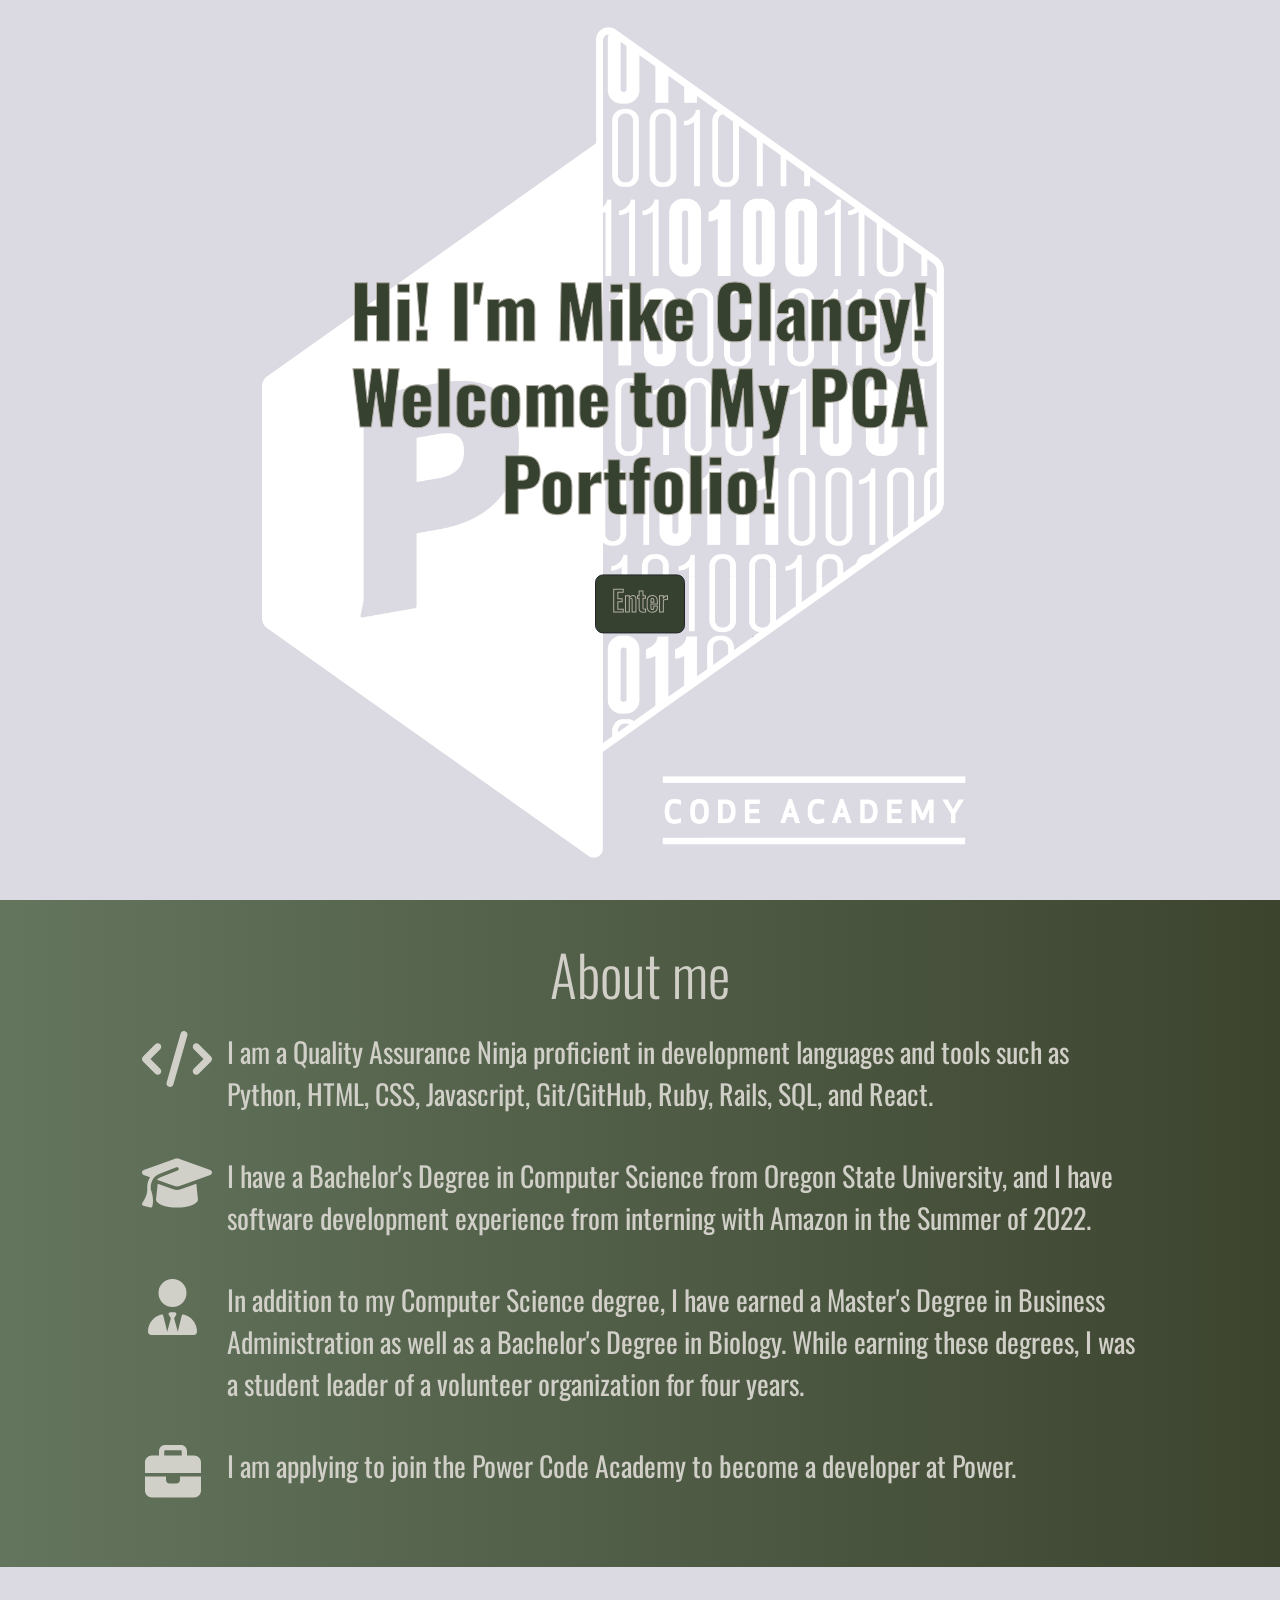
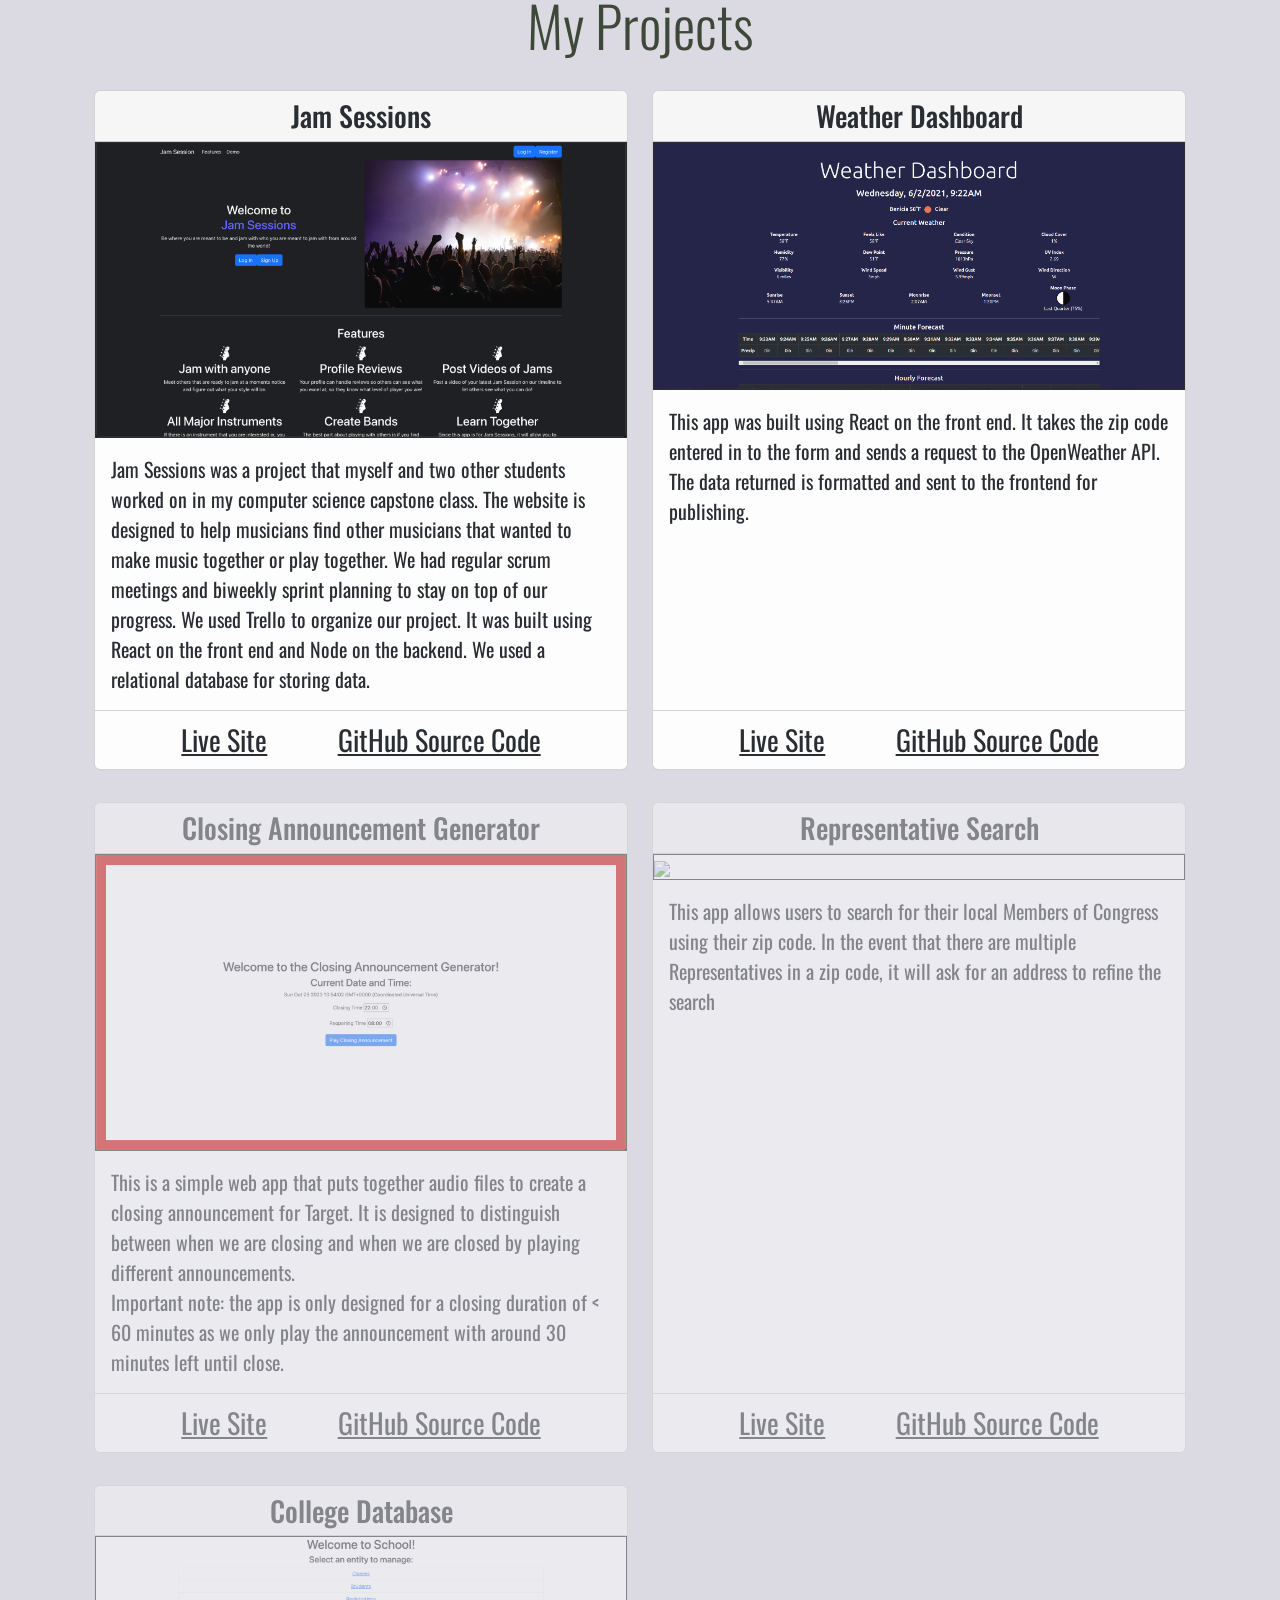
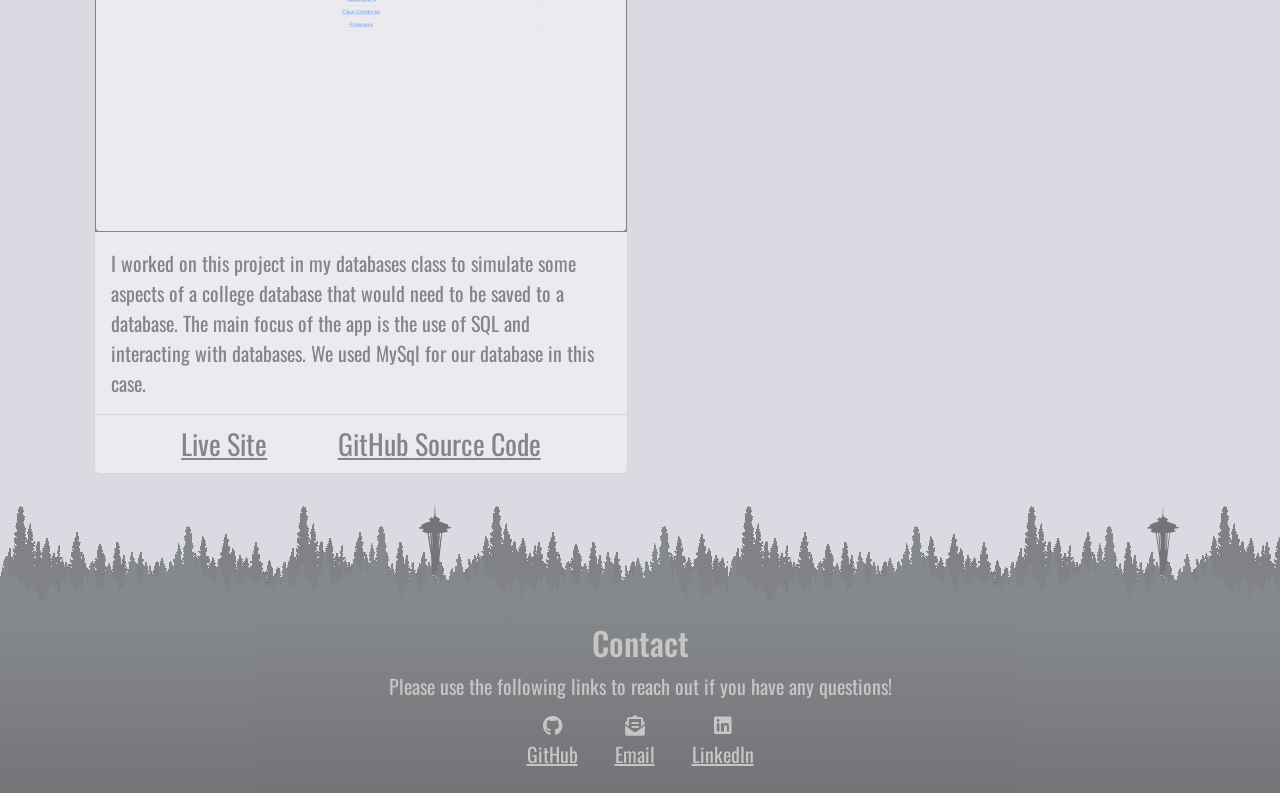
==== index.html @ 1cbf05e8 "add more specific button selector" ====
<!DOCTYPE html>
<html>

<head>
  <!-- Required meta tags -->
  <meta charset="utf-8">
  <meta name="viewport" content="width=device-width, initial-scale=1, minimum-scale=1, maximum-scale=1">
  <!-- Bootstrap CSS -->
  <link href="https://cdn.jsdelivr.net/npm/bootstrap@5.3.3/dist/css/bootstrap.min.css" rel="stylesheet" integrity="sha384-QWTKZyjpPEjISv5WaRU9OFeRpok6YctnYmDr5pNlyT2bRjXh0JMhjY6hW+ALEwIH" crossorigin="anonymous">
  <link rel="preconnect" href="https://fonts.gstatic.com">
  <link href="https://fonts.googleapis.com/css2?family=Oswald:wght@400;700&display=swap" rel="stylesheet">
  <link rel="stylesheet" href="https://use.fontawesome.com/releases/v5.15.3/css/all.css" integrity="sha384-SZXxX4whJ79/gErwcOYf+zWLeJdY/qpuqC4cAa9rOGUstPomtqpuNWT9wdPEn2fk" crossorigin="anonymous">
  <title>Portfolio - Mike Clancy</title>
  <link rel='icon' href='./img/personalLogo.png' type='image/x-icon'>
  <link rel="stylesheet" href="./style/style.css" type="text/css">
</head>

<body>
  <div class="">
    <div class="">
      <!-- Page content -->
      <main role="main" class="">
        <div class="jumbotron fade-in" id="welcome">
          <h1 class="position-absolute top-50 start-50 translate-middle text-center display-2 fw-bold fade-in-slower">
            Hi! I'm Mike Clancy!
            <br>
            Welcome to My PCA Portfolio!
            <br>
            <a href="#about">
              <button class="btn btn-lg btn-dark mt-5" id="enter-btn">
                <h3>Enter</h3>
              </button>
            </a>
          </h1>
        </div>
        <!-- About Me -->
        <section id="about">
          <div class="container p-4">
            <div class="scroll-fade py-3">
              <h2 class="text-center display-4">About me</h2>
              <div class="fs-3">
                <div class="container">
                  <div class="row m-4">
                    <div class="col-1 text-center">
                      <svg xmlns="http://www.w3.org/2000/svg" height="2em" viewBox="0 0 640 512">
                        <path fill="#d8d6cf" d="M392.8 1.2c-17-4.9-34.7 5-39.6 22l-128 448c-4.9 17 5 34.7 22 39.6s34.7-5 39.6-22l128-448c4.9-17-5-34.7-22-39.6zm80.6 120.1c-12.5 12.5-12.5 32.8 0 45.3L562.7 256l-89.4 89.4c-12.5 12.5-12.5 32.8 0 45.3s32.8 12.5 45.3 0l112-112c12.5-12.5 12.5-32.8 0-45.3l-112-112c-12.5-12.5-32.8-12.5-45.3 0zm-306.7 0c-12.5-12.5-32.8-12.5-45.3 0l-112 112c-12.5 12.5-12.5 32.8 0 45.3l112 112c12.5 12.5 32.8 12.5 45.3 0s12.5-32.8 0-45.3L77.3 256l89.4-89.4c12.5-12.5 12.5-32.8 0-45.3z" />
                      </svg>
                    </div>
                    <div class="col">
                      <p>I am a Quality Assurance Ninja proficient in development languages and tools such as Python, HTML, CSS, Javascript, Git/GitHub, Ruby, Rails, SQL, and React.</p>
                    </div>
                  </div>
                  <div class="row m-4">
                    <div class="col-1 text-center">
                      <svg xmlns="http://www.w3.org/2000/svg" height="2em" viewBox="0 0 640 512">
                        <path fill="#d8d6cf" d="M320 32c-8.1 0-16.1 1.4-23.7 4.1L15.8 137.4C6.3 140.9 0 149.9 0 160s6.3 19.1 15.8 22.6l57.9 20.9C57.3 229.3 48 259.8 48 291.9v28.1c0 28.4-10.8 57.7-22.3 80.8c-6.5 13-13.9 25.8-22.5 37.6C0 442.7-.9 448.3 .9 453.4s6 8.9 11.2 10.2l64 16c4.2 1.1 8.7 .3 12.4-2s6.3-6.1 7.1-10.4c8.6-42.8 4.3-81.2-2.1-108.7C90.3 344.3 86 329.8 80 316.5V291.9c0-30.2 10.2-58.7 27.9-81.5c12.9-15.5 29.6-28 49.2-35.7l157-61.7c8.2-3.2 17.5 .8 20.7 9s-.8 17.5-9 20.7l-157 61.7c-12.4 4.9-23.3 12.4-32.2 21.6l159.6 57.6c7.6 2.7 15.6 4.1 23.7 4.1s16.1-1.4 23.7-4.1L624.2 182.6c9.5-3.4 15.8-12.5 15.8-22.6s-6.3-19.1-15.8-22.6L343.7 36.1C336.1 33.4 328.1 32 320 32zM128 408c0 35.3 86 72 192 72s192-36.7 192-72L496.7 262.6 354.5 314c-11.1 4-22.8 6-34.5 6s-23.5-2-34.5-6L143.3 262.6 128 408z" />
                      </svg>
                    </div>
                    <div class="col">
                      <p>I have a Bachelor's Degree in Computer Science from Oregon State University, and I have software development experience from interning with Amazon in the Summer of 2022.</p>
                    </div>
                  </div>
                  <div class="row m-4">
                    <div class="col-1 text-center">
                      <svg xmlns="http://www.w3.org/2000/svg" height="2em" viewBox="0 0 448 512">
                        <path fill="#d8d6cf" d="M224 256A128 128 0 1 1 224 0a128 128 0 1 1 0 256zM209.1 359.2l-18.6-31c-6.4-10.7 1.3-24.2 13.7-24.2H224h19.7c12.4 0 20.1 13.6 13.7 24.2l-18.6 31 33.4 123.9 36-146.9c2-8.1 9.8-13.4 17.9-11.3c70.1 17.6 121.9 81 121.9 156.4c0 17-13.8 30.7-30.7 30.7H285.5c-2.1 0-4-.4-5.8-1.1l.3 1.1H168l.3-1.1c-1.8 .7-3.8 1.1-5.8 1.1H30.7C13.8 512 0 498.2 0 481.3c0-75.5 51.9-138.9 121.9-156.4c8.1-2 15.9 3.3 17.9 11.3l36 146.9 33.4-123.9z" />
                      </svg>
                    </div>
                    <div class="col">
                      <p>In addition to my Computer Science degree, I have earned a Master's Degree in Business Administration as well as a Bachelor's Degree in Biology. While earning these degrees, I was a student leader of a volunteer organization for four years.</p>
                    </div>
                  </div>
                  <div class="row m-4">
                    <div class="col-1 text-center">
                      <svg xmlns="http://www.w3.org/2000/svg" height="2em" viewBox="0 0 512 512">
                        <path fill="#d8d6cf" d="M184 48H328c4.4 0 8 3.6 8 8V96H176V56c0-4.4 3.6-8 8-8zm-56 8V96H64C28.7 96 0 124.7 0 160v96H192 320 512V160c0-35.3-28.7-64-64-64H384V56c0-30.9-25.1-56-56-56H184c-30.9 0-56 25.1-56 56zM512 288H320v32c0 17.7-14.3 32-32 32H224c-17.7 0-32-14.3-32-32V288H0V416c0 35.3 28.7 64 64 64H448c35.3 0 64-28.7 64-64V288z" />
                      </svg>
                    </div>
                    <div class="col">
                      <p>I am applying to join the Power Code Academy to become a developer at Power.</p>
                    </div>
                  </div>
                </div>
              </div>
            </div>
          </div>
    </div>
    </section>
    <!-- Projects -->
    <section id="projects">
      <div class="container p-4">
        <div>
          <h2 class="section-title text-center display-4 scroll-fade">
            My Projects
          </h2>
          <!-- Start Project Row -->
          <div class="row row-cols-1 row-cols-lg-2 g-4 my-2">
            <!-- Jam Sessions -->
            <div class="col">
              <div class="card h-100 scroll-fade">
                <h3 class="card-header text-center">Jam Sessions</h3>
                <div class="card-img-top">
                  <div class="border border-dark">
                    <img class="img-fluid" src="./img/jam_sessions.png">
                  </div>
                </div>
                <div class="card-body">
                  <p class="card-text fs-5">Jam Sessions was a project that myself and two other students worked on in my computer science capstone class. The website is designed to help musicians find other musicians that wanted to make music together or play together. We had regular scrum meetings and biweekly sprint planning to stay on top of our progress. We used Trello to organize our project. It was built using React on the front end and Node on the backend. We used a relational database for storing data.
                  </p>
                </div>
                <div class="d-flex justify-content-evenly card-footer bg-transparent">
                  <a target="_blank" class="link-dark fs-3" href="https://main.d4jsy7rjakx88.amplifyapp.com/">
                    Live Site
                  </a>
                  <a target="_blank" class="link-dark fs-3" href="https://github.com/ltalkington/cs467_jam_session">
                    GitHub Source Code
                  </a>
                </div>
              </div>
            </div>
            <!-- Weather Dashboard -->
            <div class="col">
              <div class="card h-100 scroll-fade d-flex">
                <h3 class="card-header text-center">Weather Dashboard</h3>
                <div class="card-img-top">
                  <div class="border border-dark">
                    <img class="img-fluid" src="./img/wdash_scrnsht.png">
                  </div>
                </div>
                <div class="card-body">
                  <p class="card-text fs-5">This app was built using React on the front end. It takes the zip code entered in to the form and sends a request to the OpenWeather API. The data returned is formatted and sent to the frontend for publishing.</p>
                </div>
                <div class="d-flex justify-content-evenly card-footer bg-transparent">
                  <a target="_blank" class="link-dark fs-3" href="https://weatherdashboard.clancymike.com">
                    Live Site
                  </a>
                  <a target="_blank" class="link-dark fs-3" href="https://github.com/mclancy96/weather-dashboard">
                    GitHub Source Code
                  </a>
                </div>
              </div>
            </div>
          </div>
          <!-- Second Row -->
          <div class="row row-cols-1 row-cols-lg-2 g-4 my-2">
            <!-- Weather Dashboard -->
            <div class="col">
              <div class="card h-100 scroll-fade d-flex">
                <h3 class="card-header text-center">Closing Announcement Generator</h3>
                <div class="card-img-top">
                  <div class="border border-dark">
                    <img class="img-fluid" src="./img/announce.png">
                  </div>
                </div>
                <div class="card-body">
                  <p class="card-text fs-5">This is a simple web app that puts together audio files to create a closing announcement for Target. It is designed to distinguish between when we are closing and when we are closed by playing different announcements.
                    <br>
                    Important note: the app is only designed for a closing duration of &lt; 60 minutes as we only play the announcement with around 30 minutes left until close.
                  </p>
                </div>
                <div class="d-flex justify-content-evenly card-footer bg-transparent">
                  <a target="_blank" class="link-dark fs-3" href="https://announcement.mikeandlilli.com/">
                    Live Site
                  </a>
                  <a target="_blank" class="link-dark fs-3" href="https://github.com/mclancy96/closing_announcement">
                    GitHub Source Code
                  </a>
                </div>
              </div>
            </div>
            <!-- Rep Search-->
            <div class="col">
              <div class="card h-100 scroll-fade d-flex">
                <h3 class="card-header text-center">Representative Search</h3>
                <div class="card-img-top">
                  <div class="border border-dark">
                    <img class="img-fluid" src="./img/repsearch.png">
                  </div>
                </div>
                <div class="card-body">
                  <p class="card-text fs-5">This app allows users to search for their local Members of Congress using their zip code. In the event that there are multiple Representatives in a zip code, it will ask for an address to refine the search</p>
                </div>
                <div class="d-flex justify-content-evenly card-footer bg-transparent">
                  <a target="_blank" class="link-dark fs-3" href="https://repsearch.clancymike.com">
                    Live Site
                  </a>
                  <a target="_blank" class="link-dark fs-3" href="https://github.com/mclancy96/cs361_individual_project">
                    GitHub Source Code
                  </a>
                </div>
              </div>
            </div>
          </div>
          <!-- Third Row -->
          <div class="row row-cols-1 row-cols-lg-2 g-4 my-2">
            <!-- Rep Search-->
            <div class="col">
              <div class="card h-100 scroll-fade d-flex">
                <h3 class="card-header text-center">College Database</h3>
                <div class="card-img-top">
                  <div class="border border-dark">
                    <img class="img-fluid" src="./img/database.png">
                  </div>
                </div>
                <div class="card-body">
                  <p class="card-text fs-5">I worked on this project in my databases class to simulate some aspects of a college database that would need to be saved to a database. The main focus of the app is the use of SQL and interacting with databases. We used MySql for our database in this case.</p>
                </div>
                <div class="d-flex justify-content-evenly card-footer bg-transparent">
                  <a target="_blank" class="link-dark fs-3" href="https://student-database-pn1e.onrender.com">
                    Live Site
                  </a>
                  <a target="_blank" class="link-dark fs-3" href="https://github.com/mclancy96/cs340_database/tree/master">
                    GitHub Source Code
                  </a>
                </div>
              </div>
            </div>
          </div>
        </div>
      </div>
    </section>
    <!-- Contact Info -->
    <section class="scroll-fade">
      <div class="footer-top">
        <img class="img-fluid mb-0 pb-0" src="./img/forest_footer.png">
      </div>
      <div id="contact">
        <div class="container text-center p-3 pb-2">
          <div>
            <h2>
              Contact
            </h2>
            <p class="mb-0 pb-2 fs-5">
              Please use the following links to reach out if you have any questions!
            </p>
            <ul class="list-inline fs-5">
              <li class="list-inline-item mx-3">
                <a href="https://github.com/mclancy96" class="white-link" target="_blank">
                  <i class="fab fa-github"></i>
                  <br> GitHub
                </a>
              </li>
              <li class="list-inline-item mx-3">
                <a href="mailto:mike@clancymike.com" class="white-link" target="_blank">
                  <i class="fas fa-envelope-open-text"></i>
                  <br> Email
                </a>
              </li>
              <li class="list-inline-item mx-3">
                <a href="https://www.linkedin.com/in/mike-a-clancy/" class="white-link" target="_blank">
                  <i class="fab fa-linkedin"></i>
                  <br> LinkedIn
                </a>
              </li>
            </ul>
          </div>
        </div>
      </div>
    </section>
    </main>
  </div>
  </div>
  <script src="https://cdn.jsdelivr.net/npm/@popperjs/core@2.11.8/dist/umd/popper.min.js" integrity="sha384-I7E8VVD/ismYTF4hNIPjVp/Zjvgyol6VFvRkX/vR+Vc4jQkC+hVqc2pM8ODewa9r" crossorigin="anonymous"></script>
  <script src="https://cdn.jsdelivr.net/npm/bootstrap@5.3.3/dist/js/bootstrap.min.js" integrity="sha384-0pUGZvbkm6XF6gxjEnlmuGrJXVbNuzT9qBBavbLwCsOGabYfZo0T0to5eqruptLy" crossorigin="anonymous"></script>
  <script src="./index.js"></script>
</body>

</html>
---- style/style.css ----
.cover-container {
  max-width: 100vw;
}

body {
  font-family: "Oswald", sans-serif;
  background-color: #dbdae2;
  color: #364130;
}

#enter-btn {
  background-color: #364130;
  color: #dbdae2;
}

#welcome {
  background-image: url("../img/icons/pca-logo.png");
  background-size: contain;
  background-position: center;
  background-repeat: no-repeat;
  background-blend-mode: color-dodge;
  overflow-x: visible;
  width: 100%;
  top: 0rem;
}

.jumbotron {
  min-height: 100vh;
  height: 100vh;
  display: flex;
  align-items: center;
  border-bottom: 0;
  background-color: rgba(0, 0, 0, 0);
  color: #364130;
  -webkit-text-fill-color: #364130;
  -webkit-text-stroke-width: 1px;
  -webkit-text-stroke-color: #b2aea5;
  padding: 0;
  margin-bottom: 0;
  left: 0;
  bottom: 0;
  right: 0;
  z-index: 1;
}

#about {
  background-image: linear-gradient(to right, #64755e, #3c442e);
  color: #d8d6cf;
}

#contact {
  background-image: linear-gradient(to bottom, #252e29, black);
  color: #b2aea5;
}

footer {
  background-color: #363636;
  color: #b2aea5;
}

.footer-top {
  background-image: url(../img/forest_footer.png);
  background-size: auto;
}

a:hover {
  font-weight: 700;
  animation: blinker 1.3s linear infinite;
  color: red;
}

.white-link {
  color: #b2aea5;
}

@keyframes blinker {
  50% {
    opacity: 0;
  }
}

/* ==================================Fade In Effect============================ */
.fade-in {
  -webkit-animation: fadein 2s; /* Safari, Chrome and Opera > 12.1 */
  -moz-animation: fadein 2s; /* Firefox < 16 */
  -ms-animation: fadein 2s; /* Internet Explorer */
  -o-animation: fadein 2s; /* Opera < 12.1 */
  animation: fadein 2s;
}

@keyframes fadein {
  from {
    opacity: 0;
  }
  to {
    opacity: 1;
  }
}

/* Firefox < 16 */
@-moz-keyframes fadein {
  from {
    opacity: 0;
  }
  to {
    opacity: 1;
  }
}

/* Safari, Chrome and Opera > 12.1 */
@-webkit-keyframes fadein {
  from {
    opacity: 0;
  }
  to {
    opacity: 1;
  }
}

/* Internet Explorer */
@-ms-keyframes fadein {
  from {
    opacity: 0;
  }
  to {
    opacity: 1;
  }
}

/* Opera < 12.1 */
@-o-keyframes fadein {
  from {
    opacity: 0;
  }
  to {
    opacity: 1;
  }
}

/* ================================Fade In Slower ===================================== */
.fade-in-slower {
  -webkit-animation: fadein-slower 4s; /* Safari, Chrome and Opera > 12.1 */
  -moz-animation: fadein-slower 4s; /* Firefox < 16 */
  -ms-animation: fadein-slower 4s; /* Internet Explorer */
  -o-animation: fadein-slower 4s; /* Opera < 12.1 */
  animation: fadein-slower 4s;
}

@keyframes fadein-slower {
  from {
    opacity: 0;
  }
  to {
    opacity: 1;
  }
}

/* Firefox < 16 */
@-moz-keyframes fadein-slower {
  from {
    opacity: 0;
  }
  to {
    opacity: 1;
  }
}

/* Safari, Chrome and Opera > 12.1 */
@-webkit-keyframes fadein-slower {
  from {
    opacity: 0;
  }
  to {
    opacity: 1;
  }
}

/* Internet Explorer */
@-ms-keyframes fadein-slower {
  from {
    opacity: 0;
  }
  to {
    opacity: 1;
  }
}

/* Opera < 12.1 */
@-o-keyframes fadein-slower {
  from {
    opacity: 0;
  }
  to {
    opacity: 1;
  }
}

/* ==========================Scroll Fade 2=============================== */
/* .scroll-fade {
  opacity: 0;
} */
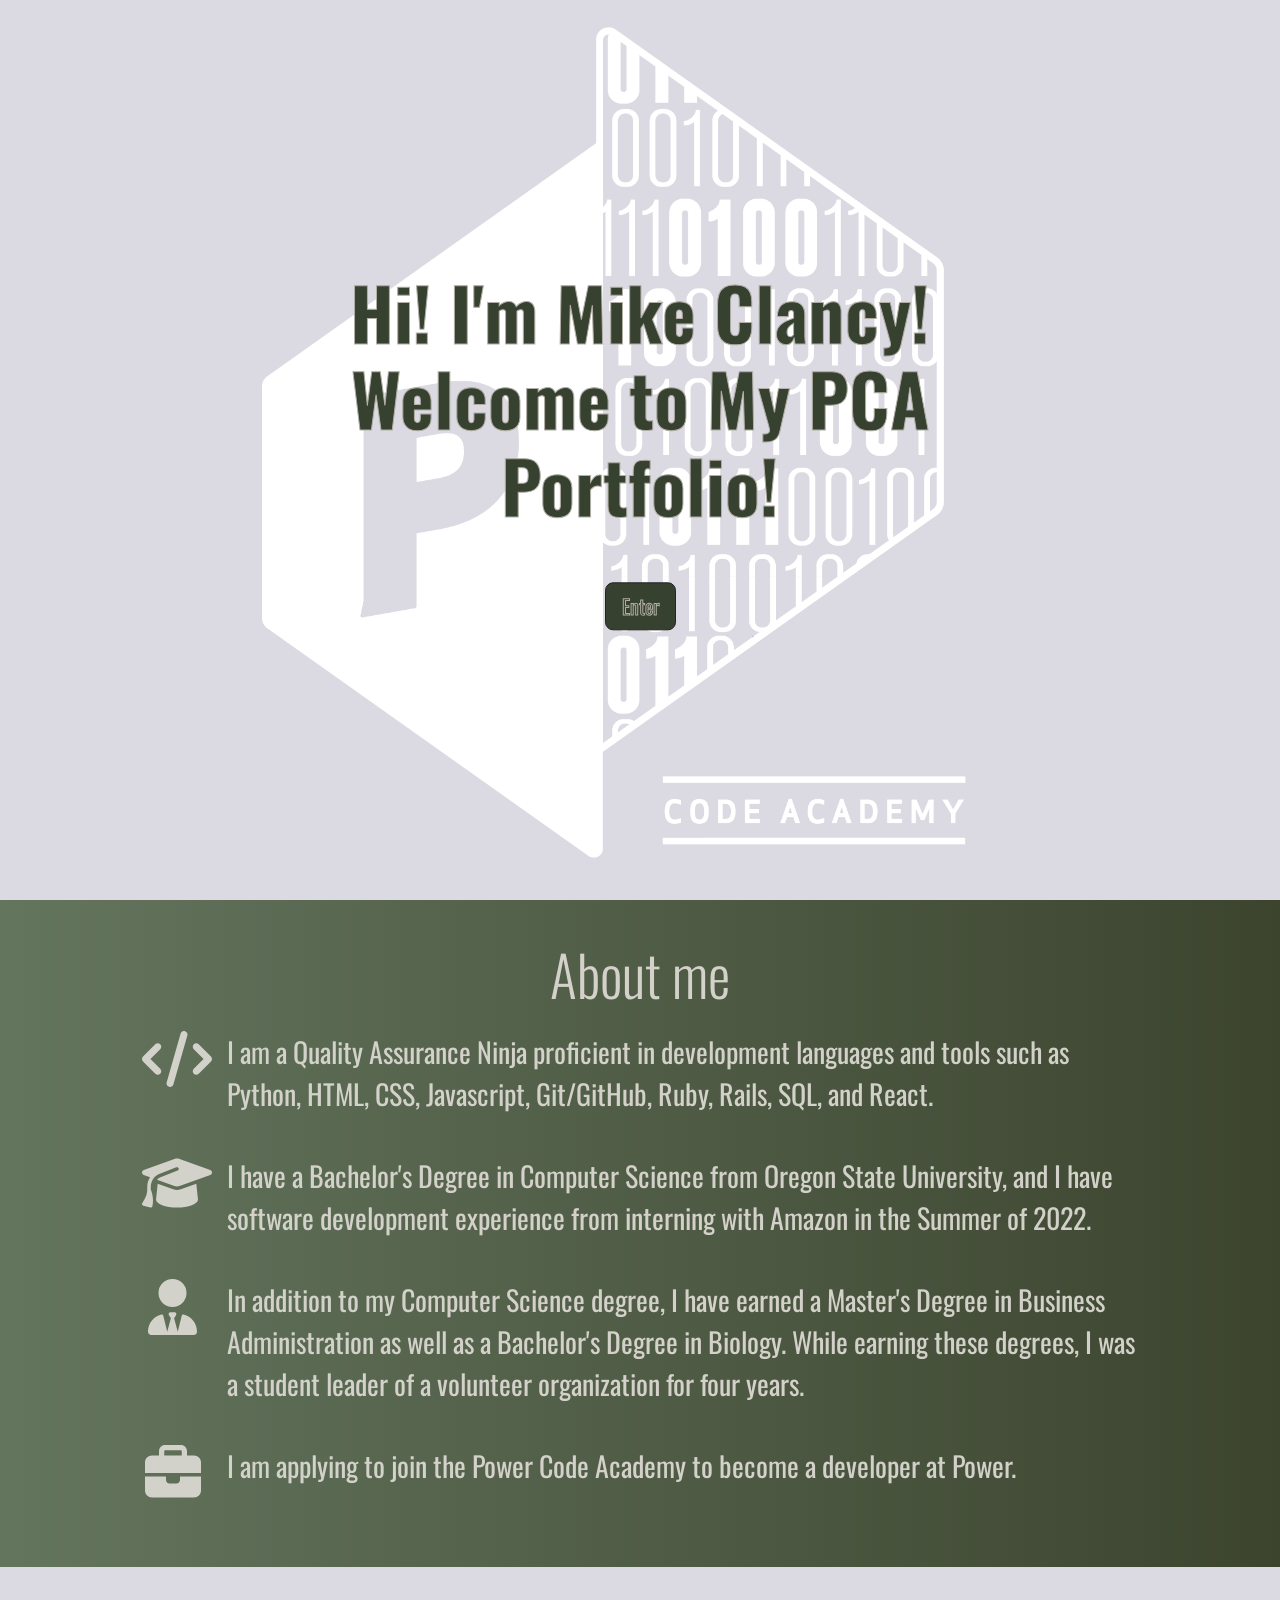
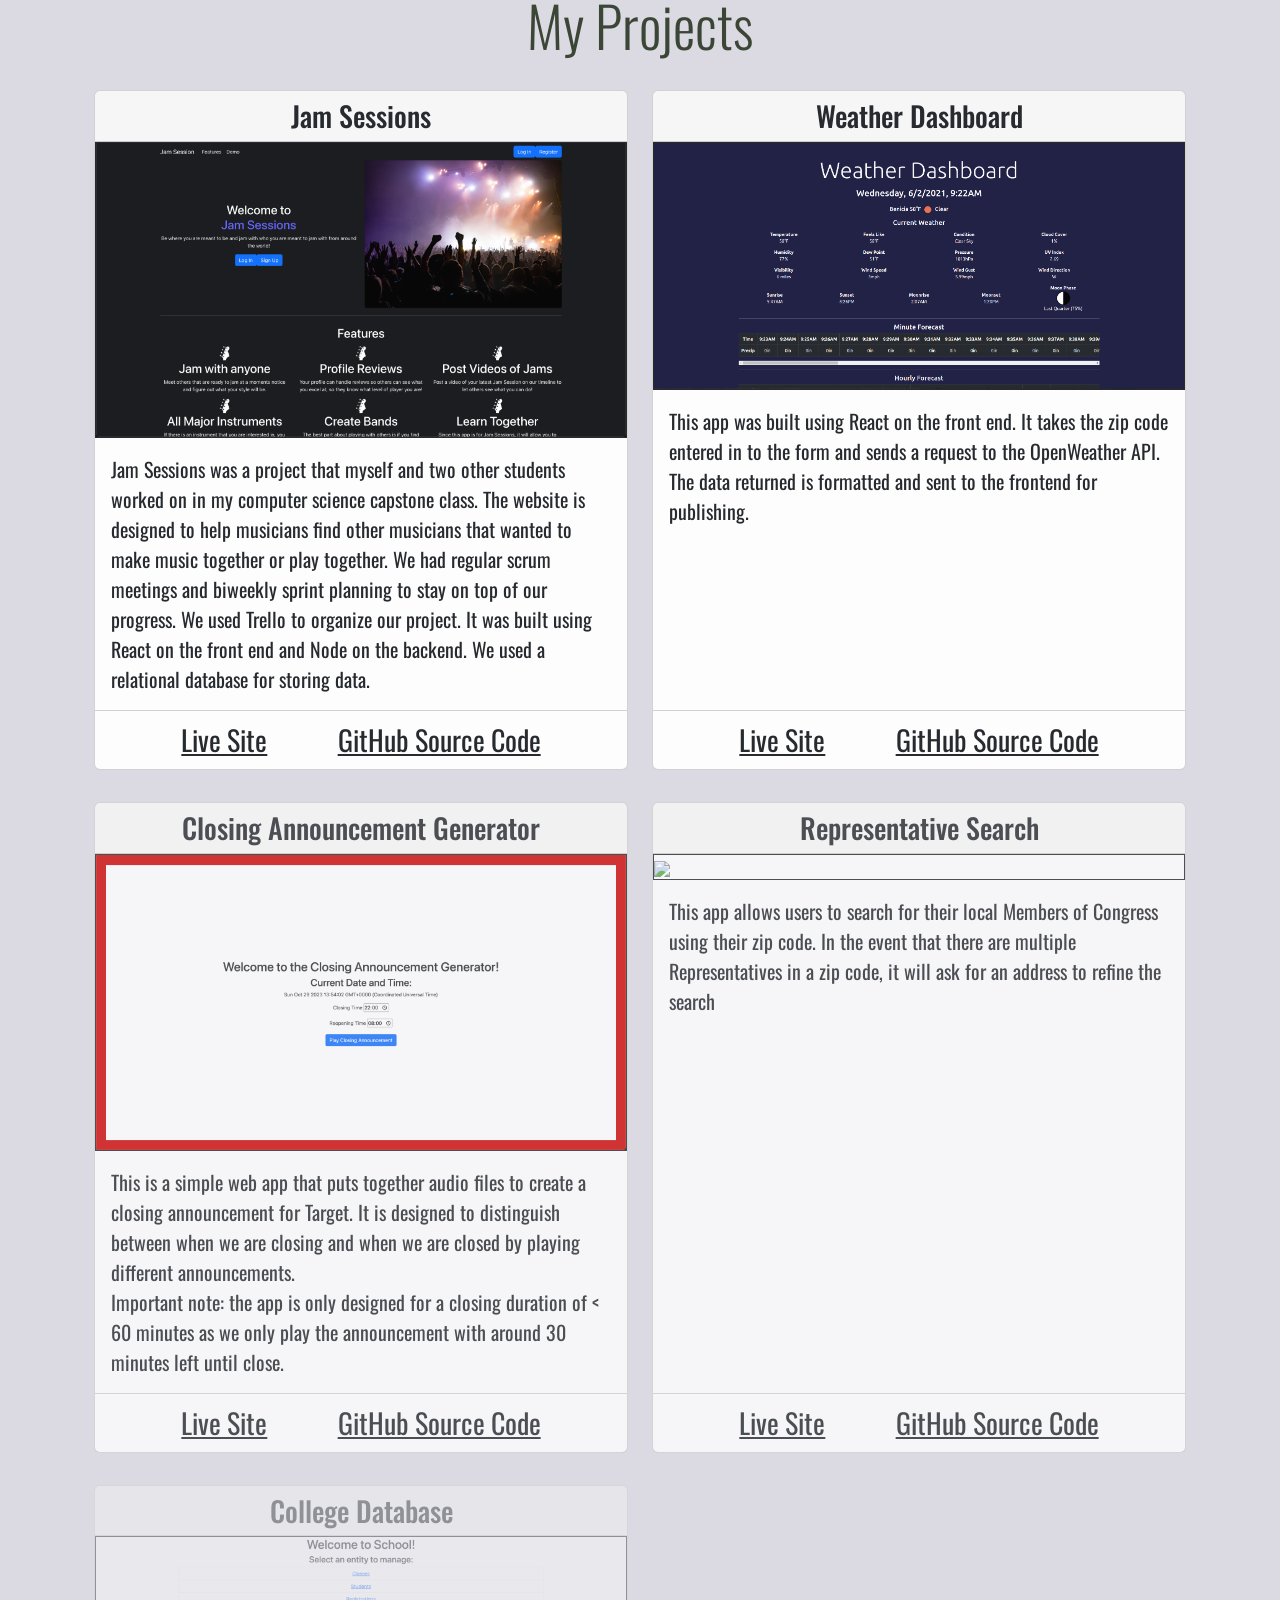
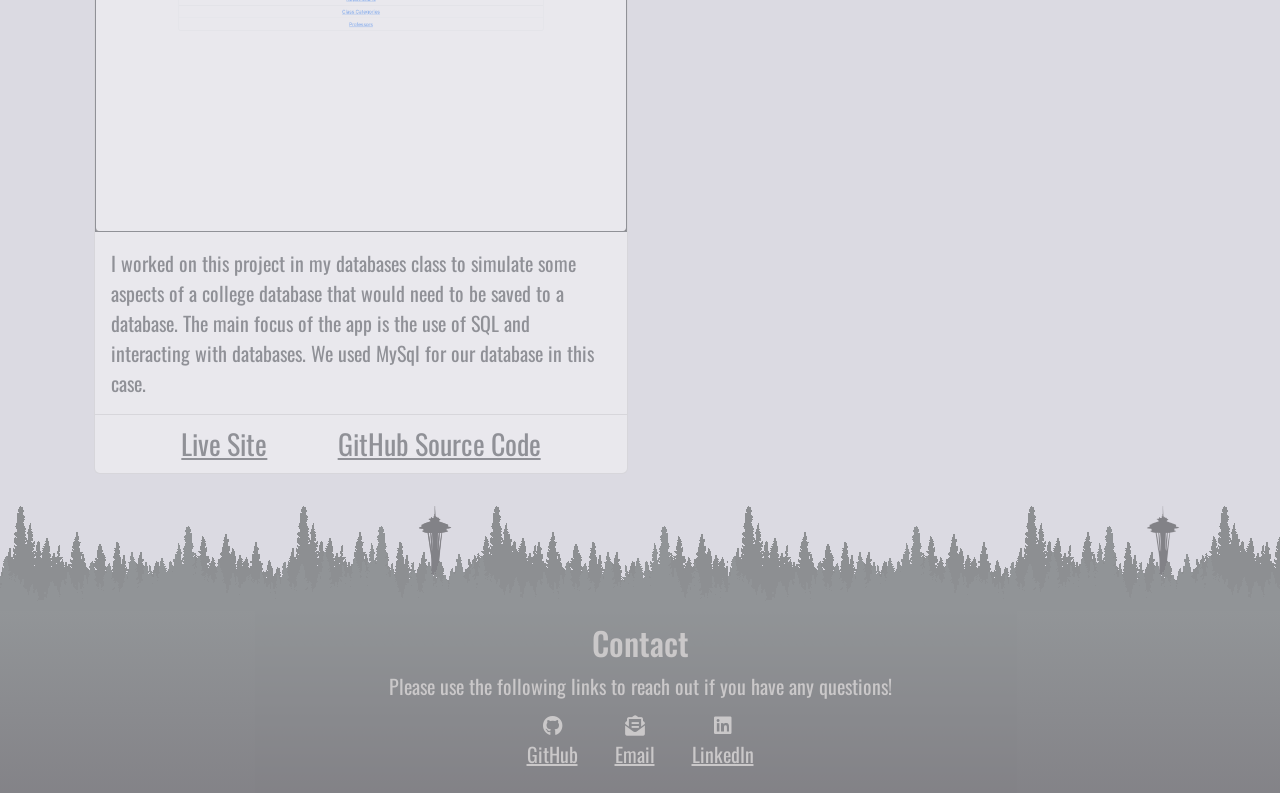
==== commit e444ff9c: "fix button again but this time actually fix it" ====
--- a/index.html
+++ b/index.html
@@ -27,8 +27,8 @@
             Welcome to My PCA Portfolio!
             <br>
             <a href="#about">
-              <button class="btn btn-lg btn-dark mt-5" id="enter-btn">
-                <h3>Enter</h3>
+              <button class="btn btn-lg btn-dark mt-5">
+                Enter
               </button>
             </a>
           </h1>
--- a/style/style.css
+++ b/style/style.css
@@ -8,7 +8,7 @@
   color: #364130;
 }
 
-#enter-btn {
+.btn-dark {
   background-color: #364130;
   color: #dbdae2;
 }
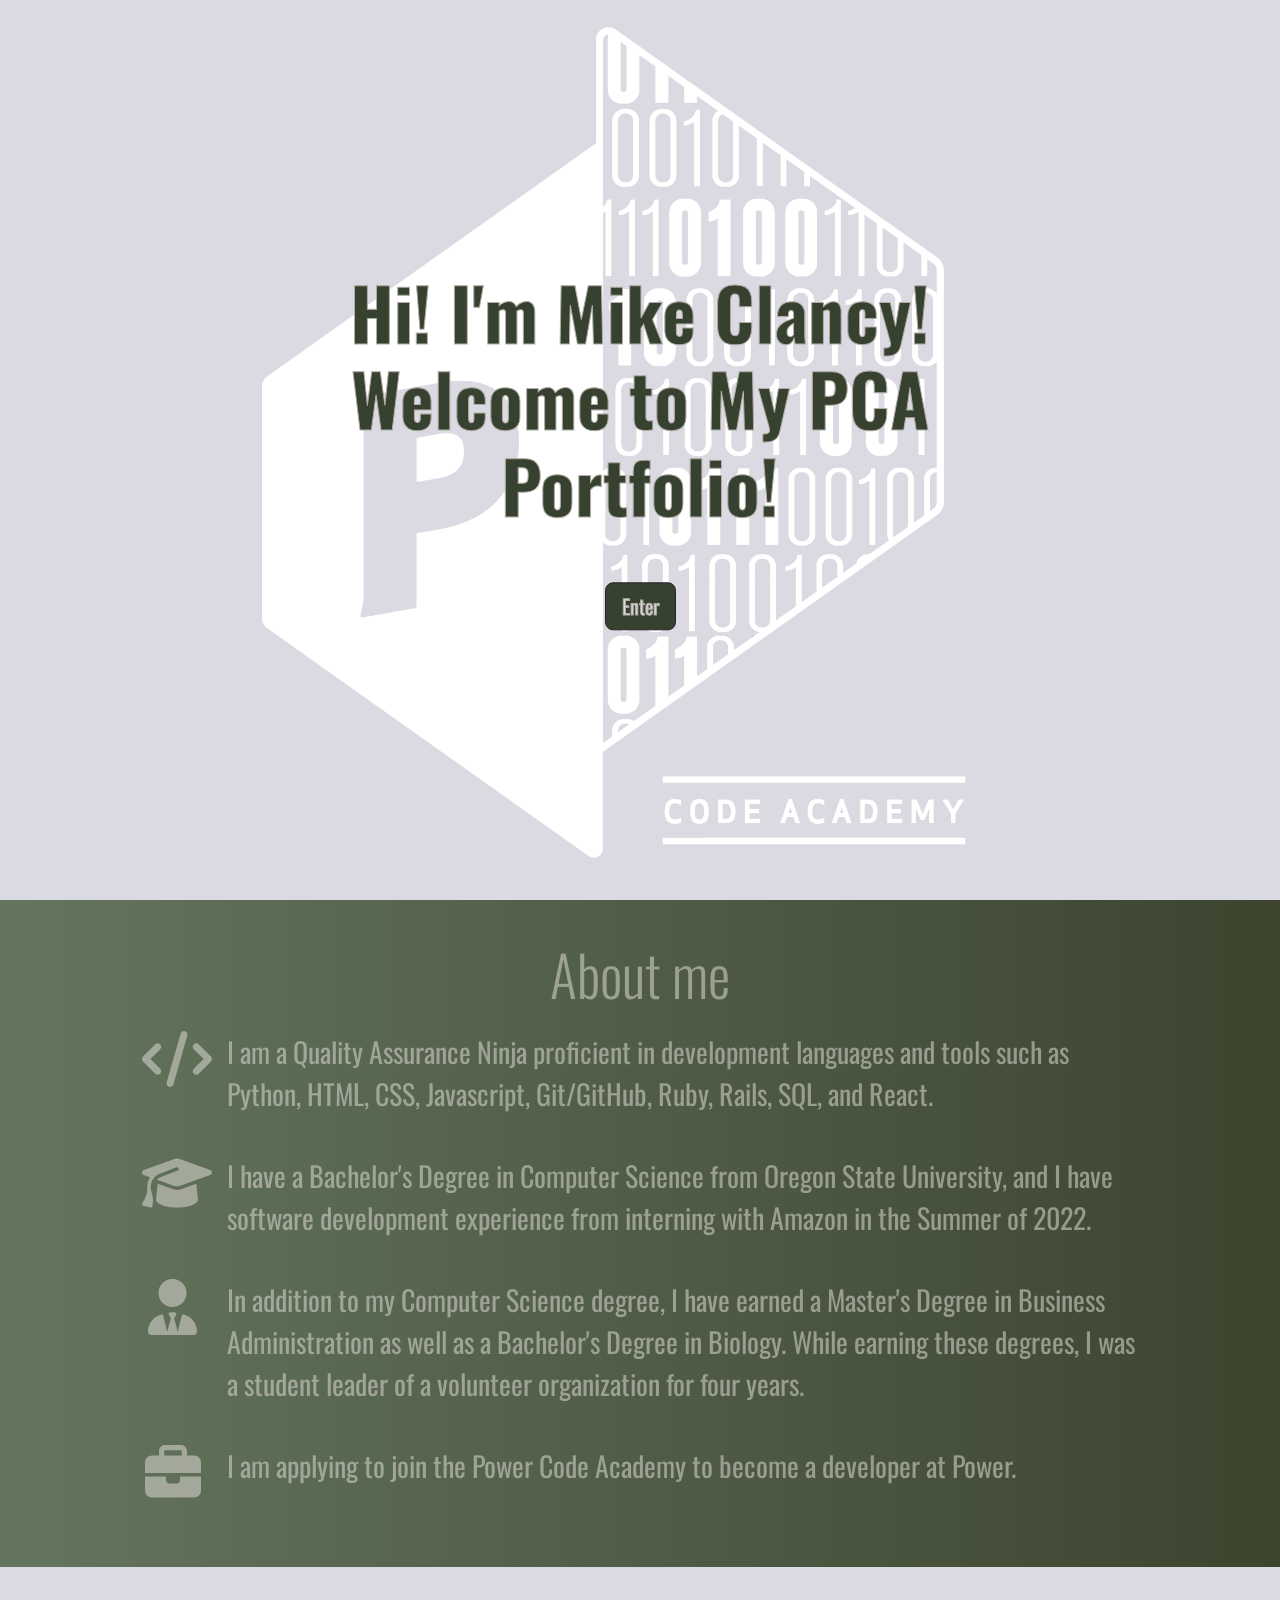
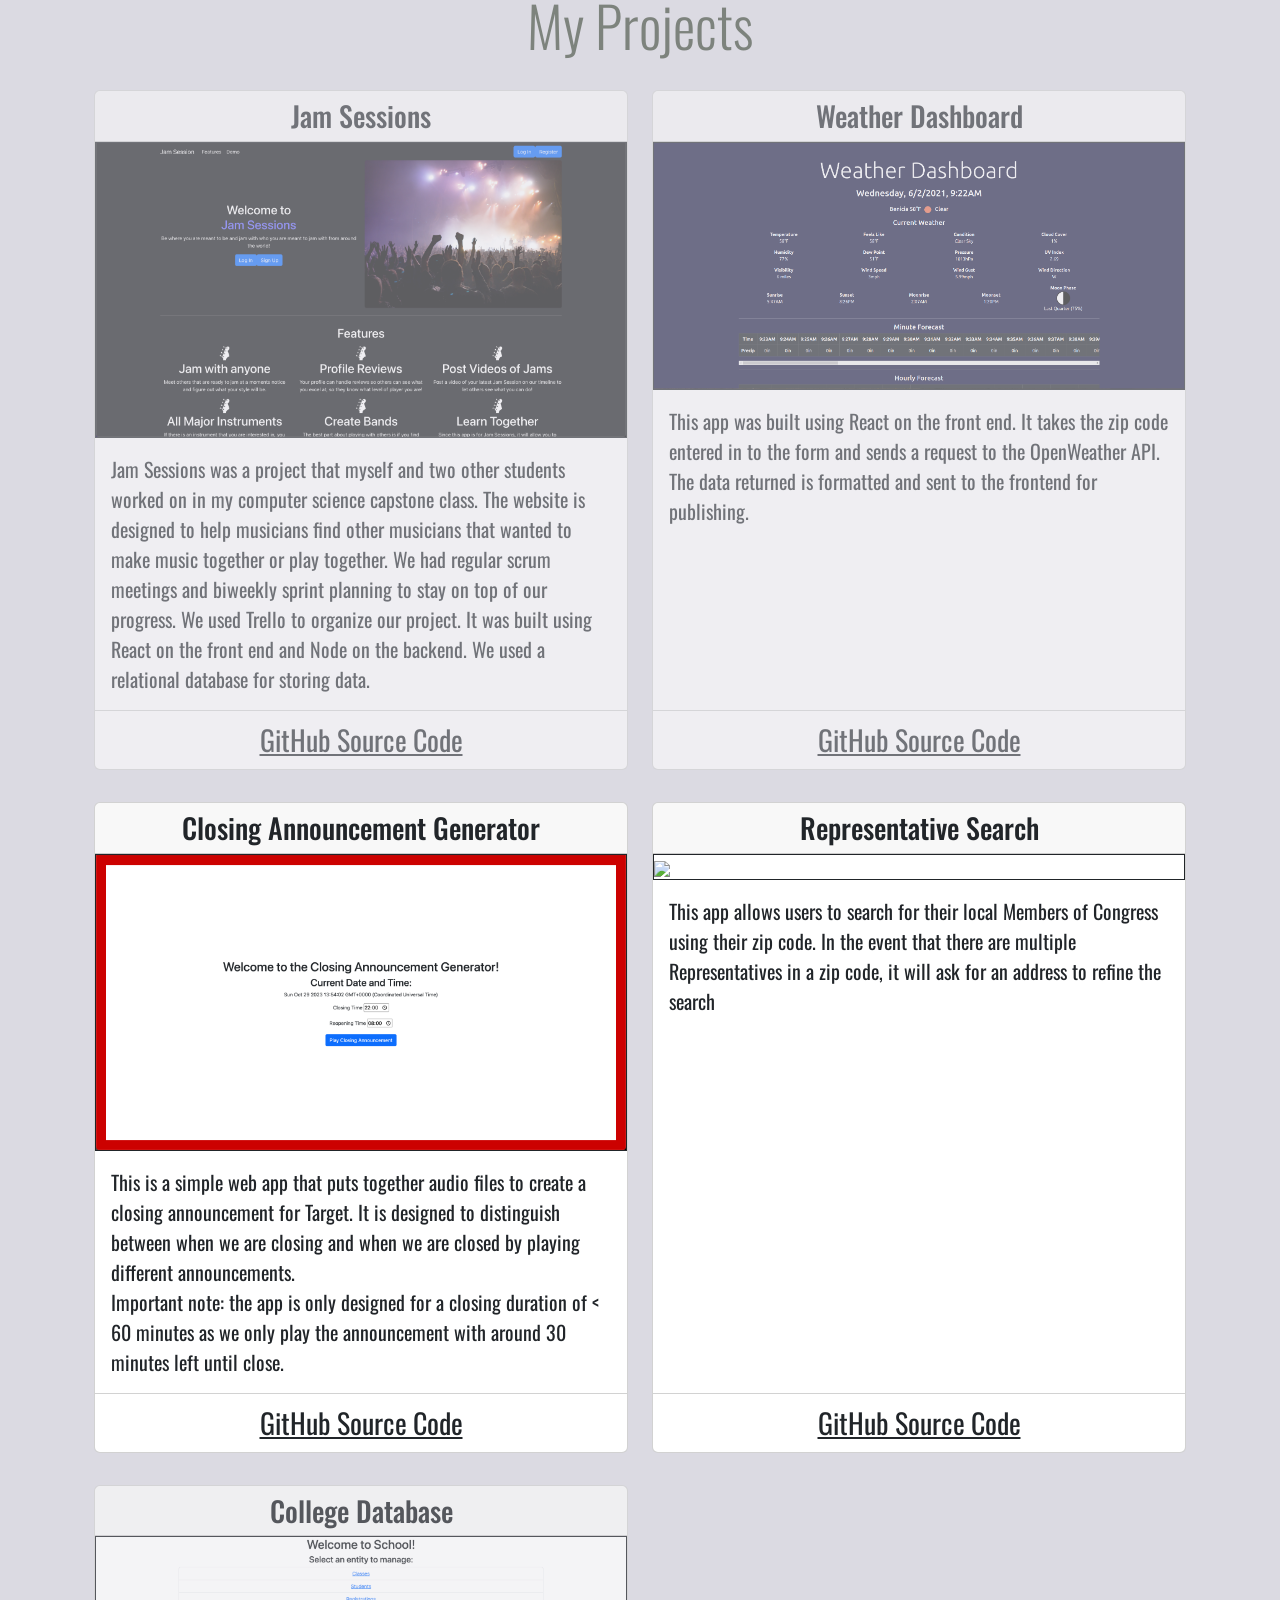
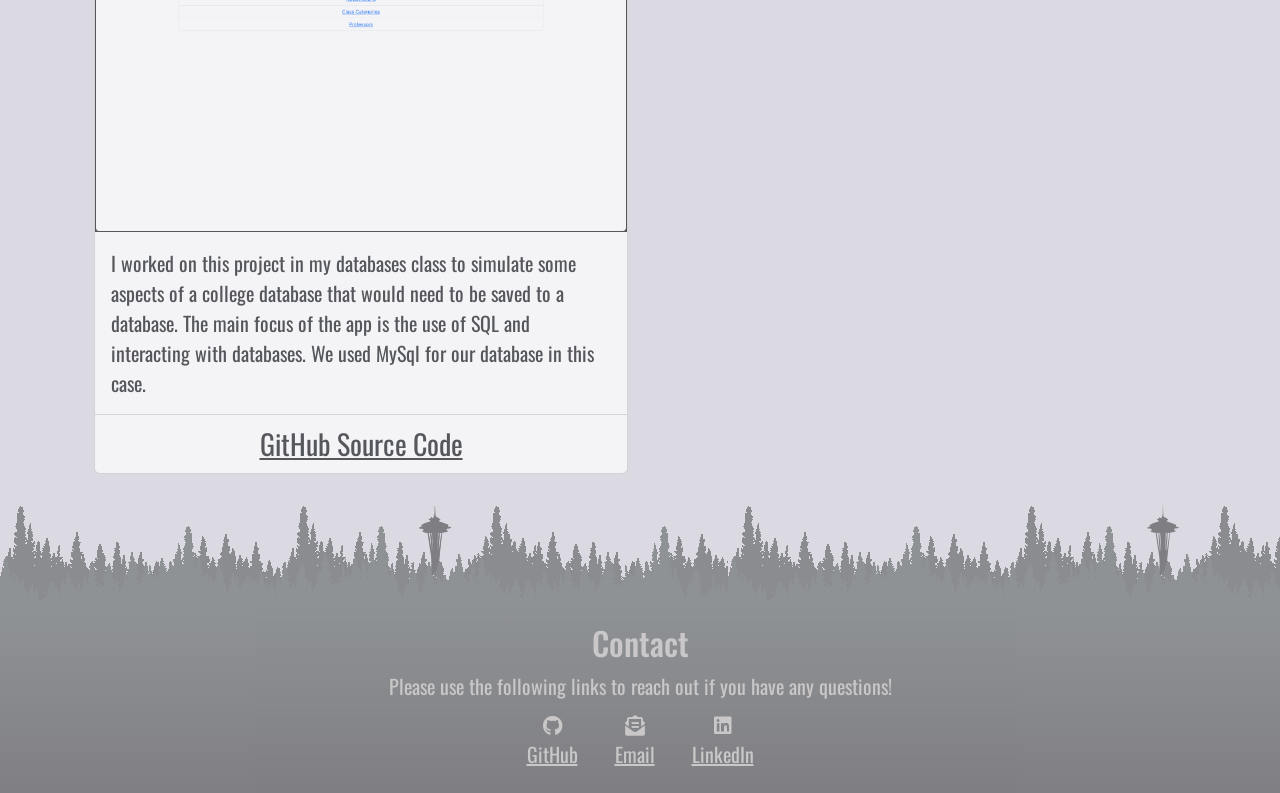
==== commit e995115d: "now it's working" ====
--- a/index.html
+++ b/index.html
@@ -26,11 +26,9 @@
             <br>
             Welcome to My PCA Portfolio!
             <br>
-            <a href="#about">
-              <button class="btn btn-lg btn-dark mt-5">
-                Enter
-              </button>
-            </a>
+            <div class="text-center">
+              <a href="#about" class="btn btn-lg btn-dark mt-5">Enter</a>
+            </div>
           </h1>
         </div>
         <!-- About Me -->
@@ -109,9 +107,6 @@
                   </p>
                 </div>
                 <div class="d-flex justify-content-evenly card-footer bg-transparent">
-                  <a target="_blank" class="link-dark fs-3" href="https://main.d4jsy7rjakx88.amplifyapp.com/">
-                    Live Site
-                  </a>
                   <a target="_blank" class="link-dark fs-3" href="https://github.com/ltalkington/cs467_jam_session">
                     GitHub Source Code
                   </a>
@@ -131,9 +126,6 @@
                   <p class="card-text fs-5">This app was built using React on the front end. It takes the zip code entered in to the form and sends a request to the OpenWeather API. The data returned is formatted and sent to the frontend for publishing.</p>
                 </div>
                 <div class="d-flex justify-content-evenly card-footer bg-transparent">
-                  <a target="_blank" class="link-dark fs-3" href="https://weatherdashboard.clancymike.com">
-                    Live Site
-                  </a>
                   <a target="_blank" class="link-dark fs-3" href="https://github.com/mclancy96/weather-dashboard">
                     GitHub Source Code
                   </a>
@@ -159,9 +151,6 @@
                   </p>
                 </div>
                 <div class="d-flex justify-content-evenly card-footer bg-transparent">
-                  <a target="_blank" class="link-dark fs-3" href="https://announcement.mikeandlilli.com/">
-                    Live Site
-                  </a>
                   <a target="_blank" class="link-dark fs-3" href="https://github.com/mclancy96/closing_announcement">
                     GitHub Source Code
                   </a>
@@ -181,9 +170,6 @@
                   <p class="card-text fs-5">This app allows users to search for their local Members of Congress using their zip code. In the event that there are multiple Representatives in a zip code, it will ask for an address to refine the search</p>
                 </div>
                 <div class="d-flex justify-content-evenly card-footer bg-transparent">
-                  <a target="_blank" class="link-dark fs-3" href="https://repsearch.clancymike.com">
-                    Live Site
-                  </a>
                   <a target="_blank" class="link-dark fs-3" href="https://github.com/mclancy96/cs361_individual_project">
                     GitHub Source Code
                   </a>
@@ -206,9 +192,6 @@
                   <p class="card-text fs-5">I worked on this project in my databases class to simulate some aspects of a college database that would need to be saved to a database. The main focus of the app is the use of SQL and interacting with databases. We used MySql for our database in this case.</p>
                 </div>
                 <div class="d-flex justify-content-evenly card-footer bg-transparent">
-                  <a target="_blank" class="link-dark fs-3" href="https://student-database-pn1e.onrender.com">
-                    Live Site
-                  </a>
                   <a target="_blank" class="link-dark fs-3" href="https://github.com/mclancy96/cs340_database/tree/master">
                     GitHub Source Code
                   </a>
--- a/style/style.css
+++ b/style/style.css
@@ -11,6 +11,7 @@
 .btn-dark {
   background-color: #364130;
   color: #dbdae2;
+  -webkit-text-fill-color: #dbdae2;
 }
 
 #welcome {
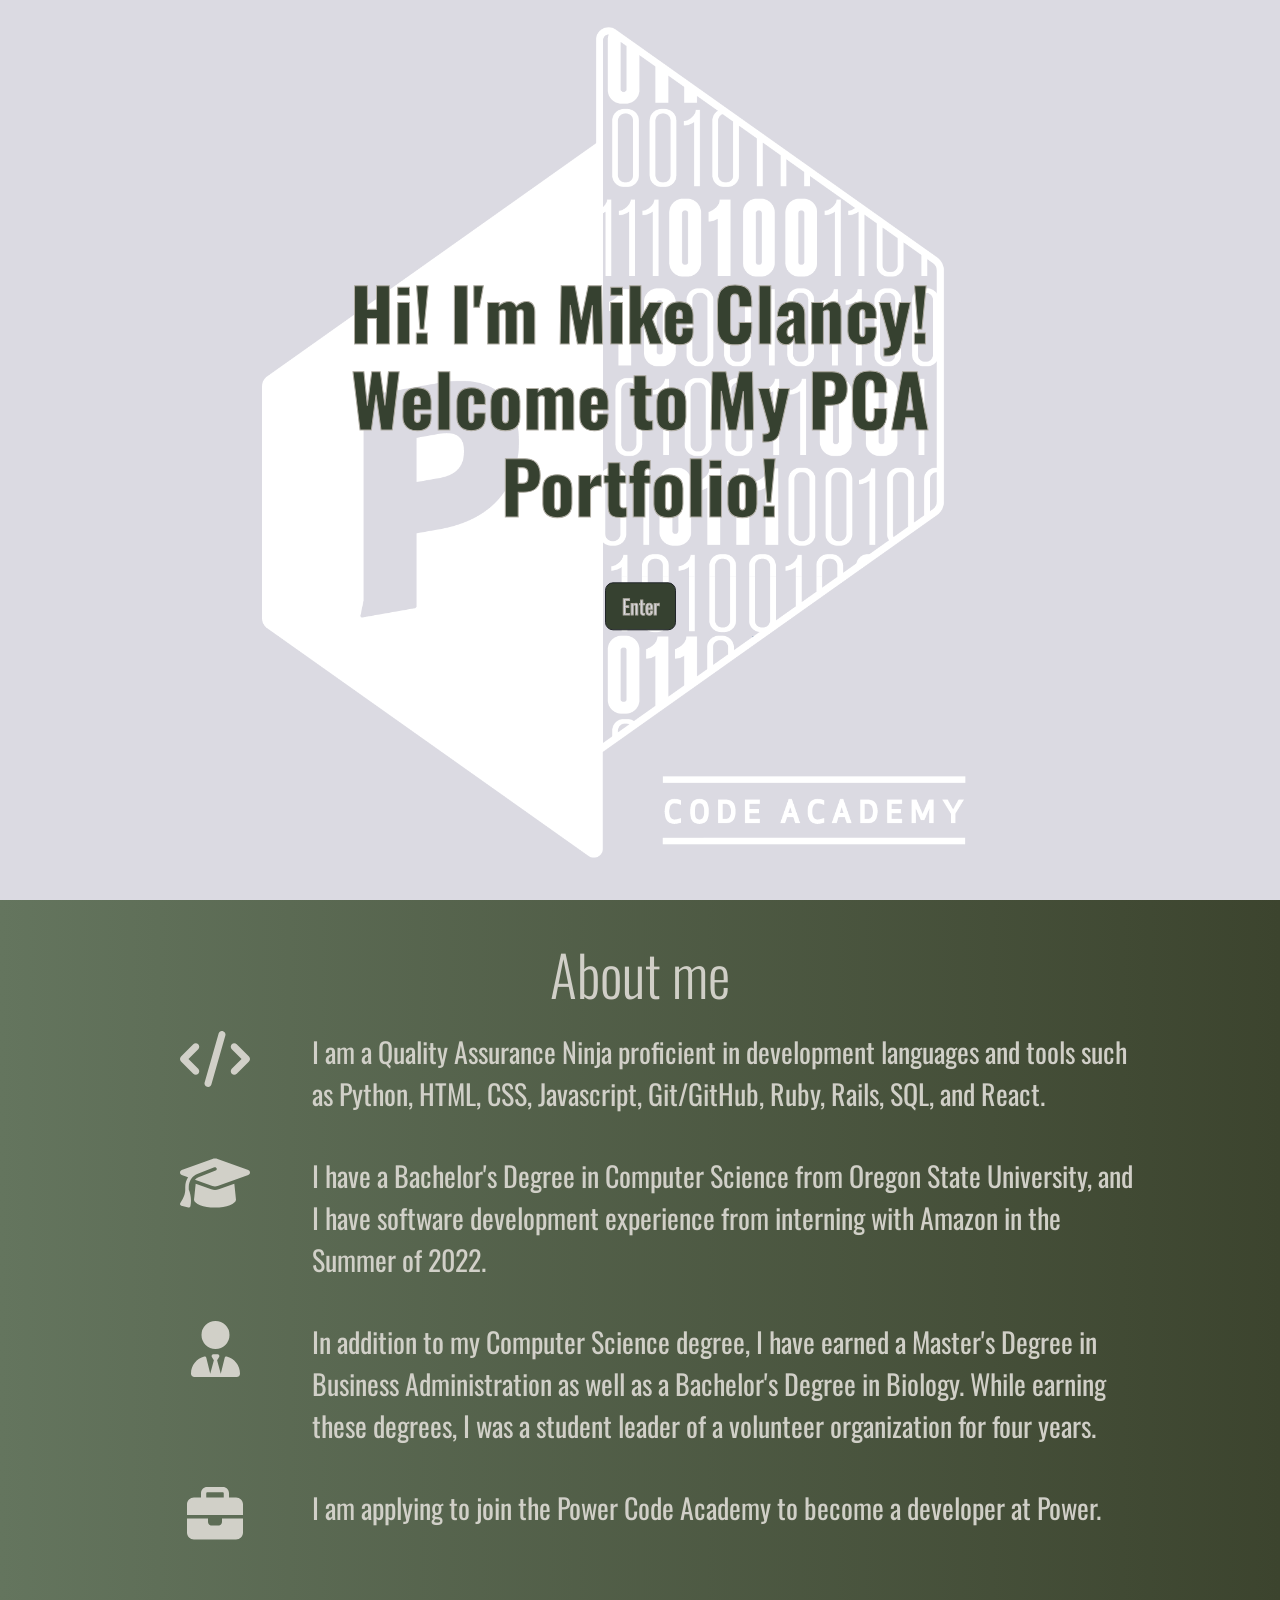
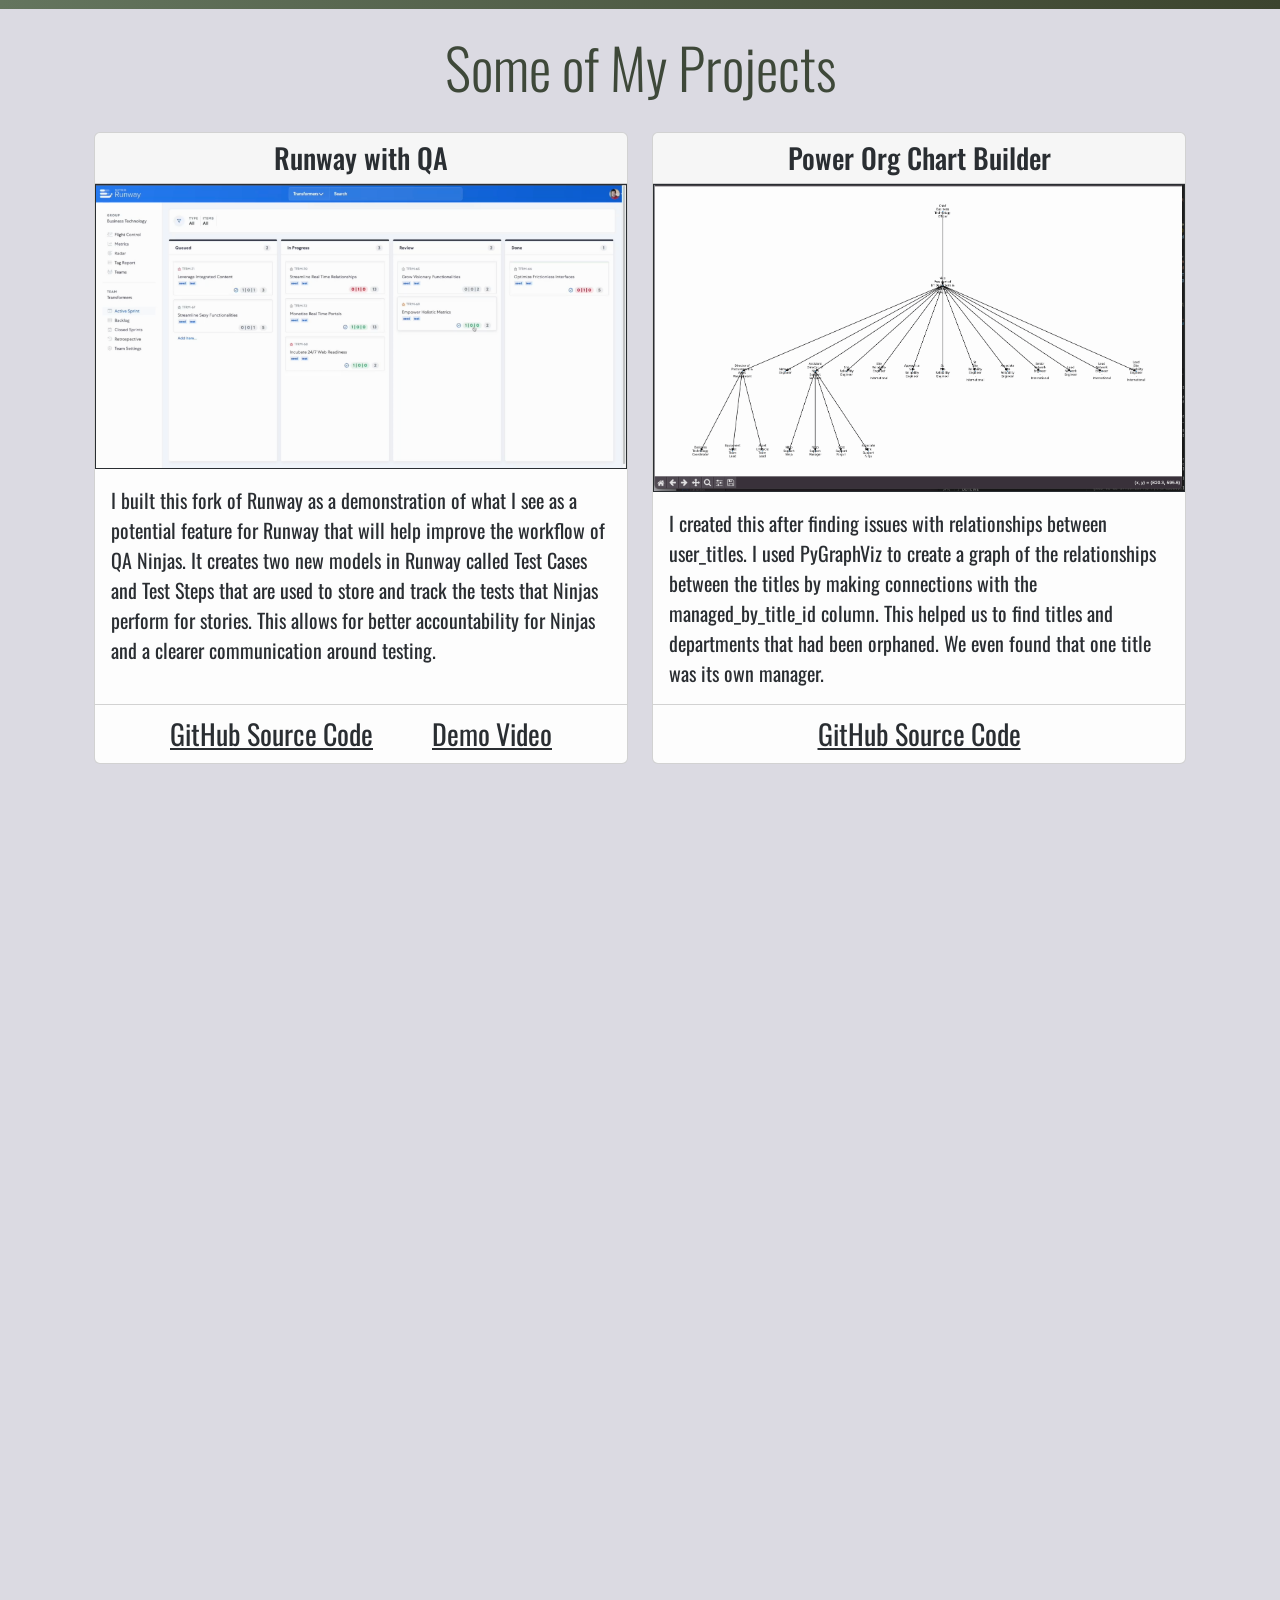
==== commit 3841cd3d: "update some of the projects" ====
--- a/index.html
+++ b/index.html
@@ -39,7 +39,7 @@
               <div class="fs-3">
                 <div class="container">
                   <div class="row m-4">
-                    <div class="col-1 text-center">
+                    <div class="col-2 text-center">
                       <svg xmlns="http://www.w3.org/2000/svg" height="2em" viewBox="0 0 640 512">
                         <path fill="#d8d6cf" d="M392.8 1.2c-17-4.9-34.7 5-39.6 22l-128 448c-4.9 17 5 34.7 22 39.6s34.7-5 39.6-22l128-448c4.9-17-5-34.7-22-39.6zm80.6 120.1c-12.5 12.5-12.5 32.8 0 45.3L562.7 256l-89.4 89.4c-12.5 12.5-12.5 32.8 0 45.3s32.8 12.5 45.3 0l112-112c12.5-12.5 12.5-32.8 0-45.3l-112-112c-12.5-12.5-32.8-12.5-45.3 0zm-306.7 0c-12.5-12.5-32.8-12.5-45.3 0l-112 112c-12.5 12.5-12.5 32.8 0 45.3l112 112c12.5 12.5 32.8 12.5 45.3 0s12.5-32.8 0-45.3L77.3 256l89.4-89.4c12.5-12.5 12.5-32.8 0-45.3z" />
                       </svg>
@@ -49,7 +49,7 @@
                     </div>
                   </div>
                   <div class="row m-4">
-                    <div class="col-1 text-center">
+                    <div class="col-2 text-center">
                       <svg xmlns="http://www.w3.org/2000/svg" height="2em" viewBox="0 0 640 512">
                         <path fill="#d8d6cf" d="M320 32c-8.1 0-16.1 1.4-23.7 4.1L15.8 137.4C6.3 140.9 0 149.9 0 160s6.3 19.1 15.8 22.6l57.9 20.9C57.3 229.3 48 259.8 48 291.9v28.1c0 28.4-10.8 57.7-22.3 80.8c-6.5 13-13.9 25.8-22.5 37.6C0 442.7-.9 448.3 .9 453.4s6 8.9 11.2 10.2l64 16c4.2 1.1 8.7 .3 12.4-2s6.3-6.1 7.1-10.4c8.6-42.8 4.3-81.2-2.1-108.7C90.3 344.3 86 329.8 80 316.5V291.9c0-30.2 10.2-58.7 27.9-81.5c12.9-15.5 29.6-28 49.2-35.7l157-61.7c8.2-3.2 17.5 .8 20.7 9s-.8 17.5-9 20.7l-157 61.7c-12.4 4.9-23.3 12.4-32.2 21.6l159.6 57.6c7.6 2.7 15.6 4.1 23.7 4.1s16.1-1.4 23.7-4.1L624.2 182.6c9.5-3.4 15.8-12.5 15.8-22.6s-6.3-19.1-15.8-22.6L343.7 36.1C336.1 33.4 328.1 32 320 32zM128 408c0 35.3 86 72 192 72s192-36.7 192-72L496.7 262.6 354.5 314c-11.1 4-22.8 6-34.5 6s-23.5-2-34.5-6L143.3 262.6 128 408z" />
                       </svg>
@@ -59,7 +59,7 @@
                     </div>
                   </div>
                   <div class="row m-4">
-                    <div class="col-1 text-center">
+                    <div class="col-2 text-center">
                       <svg xmlns="http://www.w3.org/2000/svg" height="2em" viewBox="0 0 448 512">
                         <path fill="#d8d6cf" d="M224 256A128 128 0 1 1 224 0a128 128 0 1 1 0 256zM209.1 359.2l-18.6-31c-6.4-10.7 1.3-24.2 13.7-24.2H224h19.7c12.4 0 20.1 13.6 13.7 24.2l-18.6 31 33.4 123.9 36-146.9c2-8.1 9.8-13.4 17.9-11.3c70.1 17.6 121.9 81 121.9 156.4c0 17-13.8 30.7-30.7 30.7H285.5c-2.1 0-4-.4-5.8-1.1l.3 1.1H168l.3-1.1c-1.8 .7-3.8 1.1-5.8 1.1H30.7C13.8 512 0 498.2 0 481.3c0-75.5 51.9-138.9 121.9-156.4c8.1-2 15.9 3.3 17.9 11.3l36 146.9 33.4-123.9z" />
                       </svg>
@@ -69,7 +69,7 @@
                     </div>
                   </div>
                   <div class="row m-4">
-                    <div class="col-1 text-center">
+                    <div class="col-2 text-center">
                       <svg xmlns="http://www.w3.org/2000/svg" height="2em" viewBox="0 0 512 512">
                         <path fill="#d8d6cf" d="M184 48H328c4.4 0 8 3.6 8 8V96H176V56c0-4.4 3.6-8 8-8zm-56 8V96H64C28.7 96 0 124.7 0 160v96H192 320 512V160c0-35.3-28.7-64-64-64H384V56c0-30.9-25.1-56-56-56H184c-30.9 0-56 25.1-56 56zM512 288H320v32c0 17.7-14.3 32-32 32H224c-17.7 0-32-14.3-32-32V288H0V416c0 35.3 28.7 64 64 64H448c35.3 0 64-28.7 64-64V288z" />
                       </svg>
@@ -89,10 +89,101 @@
       <div class="container p-4">
         <div>
           <h2 class="section-title text-center display-4 scroll-fade">
-            My Projects
+            Some of My Projects
           </h2>
           <!-- Start Project Row -->
           <div class="row row-cols-1 row-cols-lg-2 g-4 my-2">
+            <!-- Runway with QA -->
+            <div class="col">
+              <div class="card h-100 scroll-fade">
+                <h3 class="card-header text-center">Runway with QA</h3>
+                <div class="card-img-top">
+                  <div class="border border-dark">
+                    <img class="img-fluid" src="./img/runway.png">
+                  </div>
+                </div>
+                <div class="card-body">
+                  <p class="card-text fs-5">
+                    I built this fork of Runway as a demonstration of what I see as a potential feature for Runway that will help improve the workflow of QA Ninjas. It creates two new models in Runway called Test Cases and Test Steps that are used to store and track the tests that Ninjas perform for stories. This allows for better accountability for Ninjas and a clearer communication around testing.
+                  </p>
+                </div>
+                <div class="d-flex justify-content-evenly card-footer bg-transparent">
+                  <a target="_blank" class="link-dark fs-3" href="https://github.com/mclancy96/runway_with_qa">
+                    GitHub Source Code
+                  </a>
+                  <a target="_blank" class="link-dark fs-3" href="https://cloud.powerhrg.com/s/L4xzRfWappnSaYN">
+                    Demo Video
+                  </a>
+                </div>
+              </div>
+            </div>
+            <!-- Org Chart -->
+            <div class="col">
+              <div class="card h-100 scroll-fade">
+                <h3 class="card-header text-center">Power Org Chart Builder</h3>
+                <div class="card-img-top">
+                  <div class="border border-dark">
+                    <img class="img-fluid" src="./img/org_chart.png">
+                  </div>
+                </div>
+                <div class="card-body">
+                  <p class="card-text fs-5">
+                    I created this after finding issues with relationships between user_titles. I used PyGraphViz to create a graph of the relationships between the titles by making connections with the managed_by_title_id column. This helped us to find titles and departments that had been orphaned. We even found that one title was its own manager.
+                  </p>
+                </div>
+                <div class="d-flex justify-content-evenly card-footer bg-transparent">
+                  <a target="_blank" class="link-dark fs-3" href="https://github.com/mclancy96/org_chart_builder">
+                    GitHub Source Code
+                  </a>
+                </div>
+              </div>
+            </div>
+          </div>
+          <!-- Second Row -->
+          <div class="row row-cols-1 row-cols-lg-2 g-4 my-2">
+            <!-- Library Manager -->
+            <div class="col">
+              <div class="card h-100 scroll-fade">
+                <h3 class="card-header text-center">Library Manager</h3>
+                <div class="card-img-top">
+                  <div class="border border-dark">
+                    <img class="img-fluid" src="./img/library.png">
+                  </div>
+                </div>
+                <div class="card-body">
+                  <p class="card-text fs-5">This is the first complete Ruby on Rails project that I built. I made this as a way to organize and manage my book collection as well as learning how to work with Ruby on Rails.
+                  </p>
+                </div>
+                <div class="d-flex justify-content-evenly card-footer bg-transparent">
+                  <a target="_blank" class="link-dark fs-3" href="https://github.com/mclancy96/physical_library">
+                    GitHub Source Code
+                  </a>
+                </div>
+              </div>
+            </div>
+            <!-- Jam Sessions -->
+            <div class="col">
+              <div class="card h-100 scroll-fade">
+                <h3 class="card-header text-center">Jam Sessions</h3>
+                <div class="card-img-top">
+                  <div class="border border-dark">
+                    <img class="img-fluid" src="./img/jam_sessions.png">
+                  </div>
+                </div>
+                <div class="card-body">
+                  <p class="card-text fs-5">Jam Sessions was a project that myself and two other students worked on in my computer science capstone class. The website is designed to help musicians find other musicians that wanted to make music together or play together. We had regular scrum meetings and biweekly sprint planning to stay on top of our progress. We used Trello to organize our project. It was built using React on the front end and Node on the backend. We used a relational database for storing data.
+                  </p>
+                </div>
+                <div class="d-flex justify-content-evenly card-footer bg-transparent">
+                  <a target="_blank" class="link-dark fs-3" href="https://github.com/ltalkington/cs467_jam_session">
+                    GitHub Source Code
+                  </a>
+                </div>
+              </div>
+            </div>
+          </div>
+          <!-- Third Row -->
+          <div class="row row-cols-1 row-cols-lg-2 g-4 my-2">
             <!-- Jam Sessions -->
             <div class="col">
               <div class="card h-100 scroll-fade">
@@ -127,72 +218,6 @@
                 </div>
                 <div class="d-flex justify-content-evenly card-footer bg-transparent">
                   <a target="_blank" class="link-dark fs-3" href="https://github.com/mclancy96/weather-dashboard">
-                    GitHub Source Code
-                  </a>
-                </div>
-              </div>
-            </div>
-          </div>
-          <!-- Second Row -->
-          <div class="row row-cols-1 row-cols-lg-2 g-4 my-2">
-            <!-- Weather Dashboard -->
-            <div class="col">
-              <div class="card h-100 scroll-fade d-flex">
-                <h3 class="card-header text-center">Closing Announcement Generator</h3>
-                <div class="card-img-top">
-                  <div class="border border-dark">
-                    <img class="img-fluid" src="./img/announce.png">
-                  </div>
-                </div>
-                <div class="card-body">
-                  <p class="card-text fs-5">This is a simple web app that puts together audio files to create a closing announcement for Target. It is designed to distinguish between when we are closing and when we are closed by playing different announcements.
-                    <br>
-                    Important note: the app is only designed for a closing duration of &lt; 60 minutes as we only play the announcement with around 30 minutes left until close.
-                  </p>
-                </div>
-                <div class="d-flex justify-content-evenly card-footer bg-transparent">
-                  <a target="_blank" class="link-dark fs-3" href="https://github.com/mclancy96/closing_announcement">
-                    GitHub Source Code
-                  </a>
-                </div>
-              </div>
-            </div>
-            <!-- Rep Search-->
-            <div class="col">
-              <div class="card h-100 scroll-fade d-flex">
-                <h3 class="card-header text-center">Representative Search</h3>
-                <div class="card-img-top">
-                  <div class="border border-dark">
-                    <img class="img-fluid" src="./img/repsearch.png">
-                  </div>
-                </div>
-                <div class="card-body">
-                  <p class="card-text fs-5">This app allows users to search for their local Members of Congress using their zip code. In the event that there are multiple Representatives in a zip code, it will ask for an address to refine the search</p>
-                </div>
-                <div class="d-flex justify-content-evenly card-footer bg-transparent">
-                  <a target="_blank" class="link-dark fs-3" href="https://github.com/mclancy96/cs361_individual_project">
-                    GitHub Source Code
-                  </a>
-                </div>
-              </div>
-            </div>
-          </div>
-          <!-- Third Row -->
-          <div class="row row-cols-1 row-cols-lg-2 g-4 my-2">
-            <!-- Rep Search-->
-            <div class="col">
-              <div class="card h-100 scroll-fade d-flex">
-                <h3 class="card-header text-center">College Database</h3>
-                <div class="card-img-top">
-                  <div class="border border-dark">
-                    <img class="img-fluid" src="./img/database.png">
-                  </div>
-                </div>
-                <div class="card-body">
-                  <p class="card-text fs-5">I worked on this project in my databases class to simulate some aspects of a college database that would need to be saved to a database. The main focus of the app is the use of SQL and interacting with databases. We used MySql for our database in this case.</p>
-                </div>
-                <div class="d-flex justify-content-evenly card-footer bg-transparent">
-                  <a target="_blank" class="link-dark fs-3" href="https://github.com/mclancy96/cs340_database/tree/master">
                     GitHub Source Code
                   </a>
                 </div>
@@ -224,7 +249,7 @@
                 </a>
               </li>
               <li class="list-inline-item mx-3">
-                <a href="mailto:mike@clancymike.com" class="white-link" target="_blank">
+                <a href="mailto:mike.clancy@powerhrg.com" class="white-link" target="_blank">
                   <i class="fas fa-envelope-open-text"></i>
                   <br> Email
                 </a>
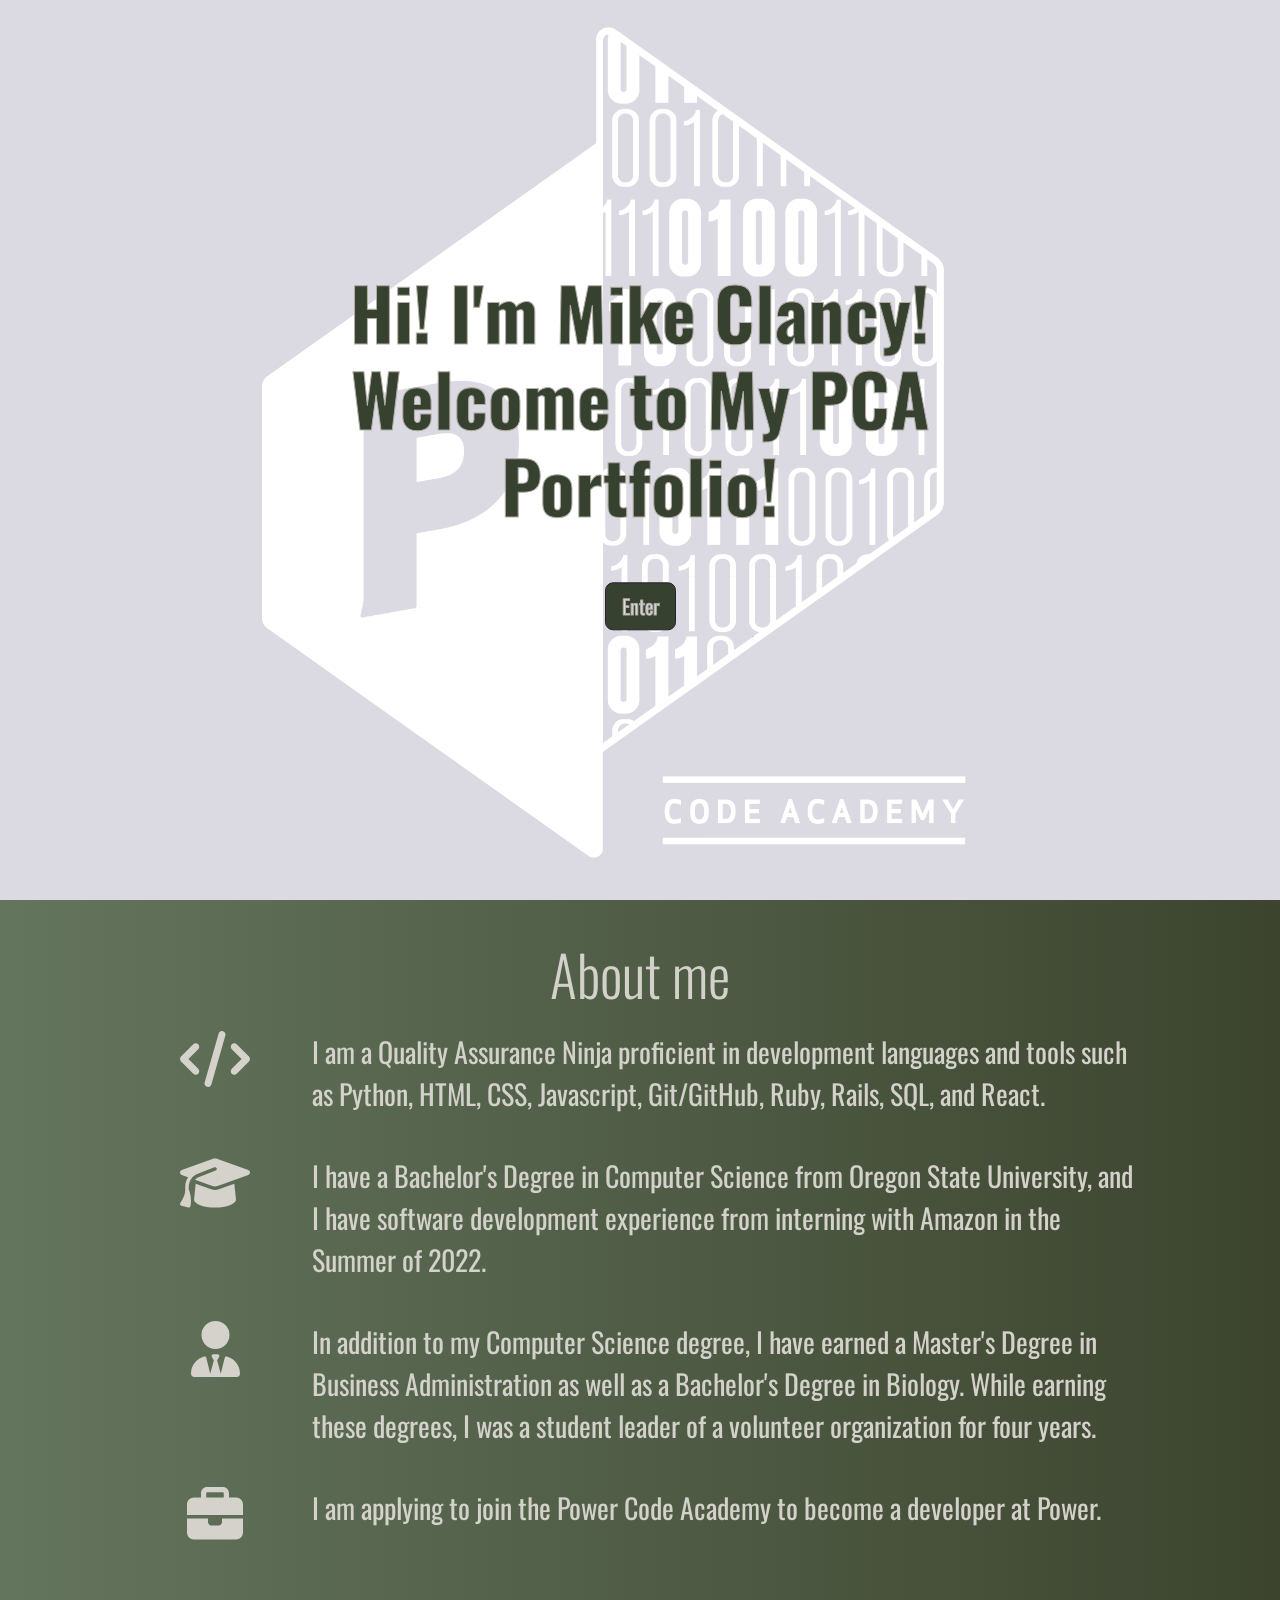
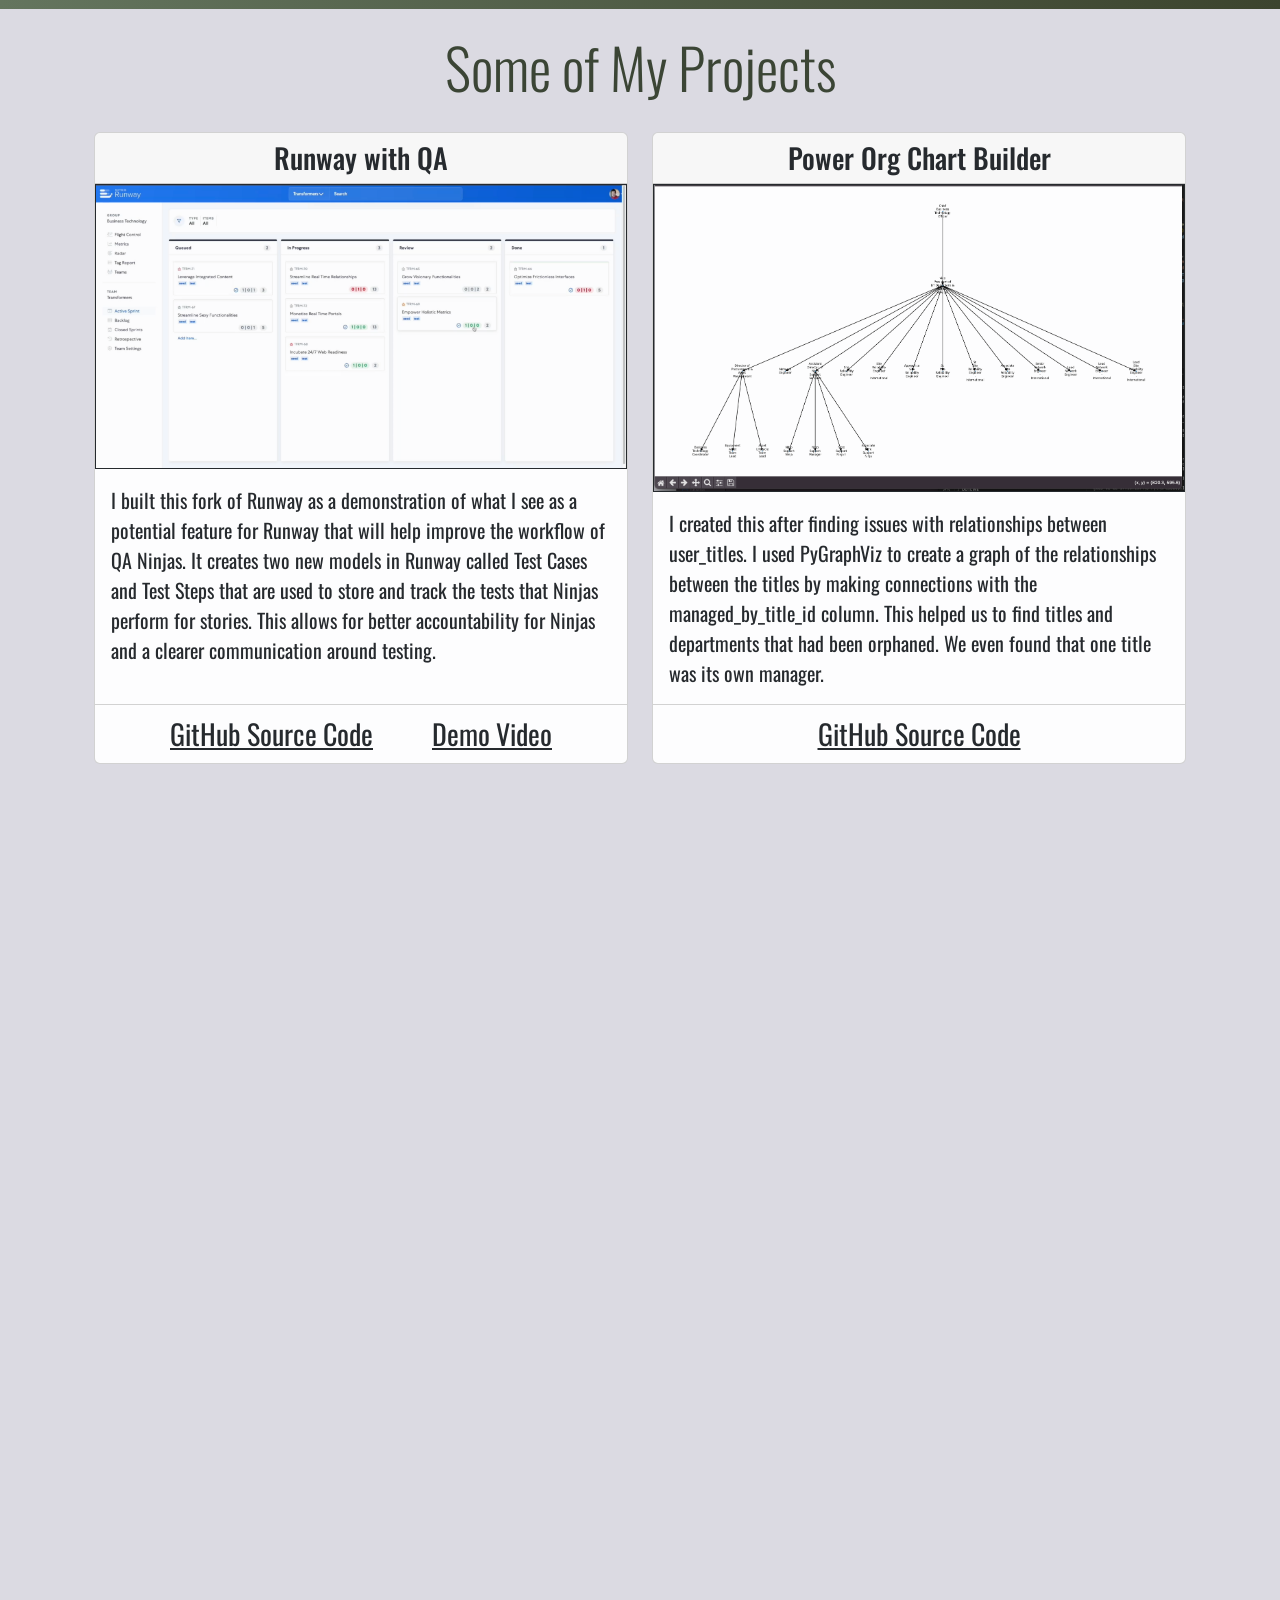
==== commit 81d24825: "add sems" ====
--- a/index.html
+++ b/index.html
@@ -161,22 +161,22 @@
                 </div>
               </div>
             </div>
-            <!-- Jam Sessions -->
-            <div class="col">
-              <div class="card h-100 scroll-fade">
-                <h3 class="card-header text-center">Jam Sessions</h3>
-                <div class="card-img-top">
-                  <div class="border border-dark">
-                    <img class="img-fluid" src="./img/jam_sessions.png">
-                  </div>
-                </div>
-                <div class="card-body">
-                  <p class="card-text fs-5">Jam Sessions was a project that myself and two other students worked on in my computer science capstone class. The website is designed to help musicians find other musicians that wanted to make music together or play together. We had regular scrum meetings and biweekly sprint planning to stay on top of our progress. We used Trello to organize our project. It was built using React on the front end and Node on the backend. We used a relational database for storing data.
-                  </p>
-                </div>
-                <div class="d-flex justify-content-evenly card-footer bg-transparent">
-                  <a target="_blank" class="link-dark fs-3" href="https://github.com/ltalkington/cs467_jam_session">
-                    GitHub Source Code
+            <!-- SEMS -->
+            <div class="col">
+              <div class="card h-100 scroll-fade">
+                <h3 class="card-header text-center">Stockton EMS Website</h3>
+                <div class="card-img-top">
+                  <div class="border border-dark">
+                    <img class="img-fluid" src="./img/sems_scrnsht.png">
+                  </div>
+                </div>
+                <div class="card-body">
+                  <p class="card-text fs-5">This is the first website I ever built. This was made for my student organization as a way to manage and schedule our members. It was built with Node, Express, and MongoDB on the backend, and EJS on the frontend.
+                  </p>
+                </div>
+                <div class="d-flex justify-content-evenly card-footer bg-transparent">
+                  <a target="_blank" class="link-dark fs-3" href="https://github.com/mclancy96/SEMS_Member_Portal_Public">
+                    GitHub Source Code - Public Version
                   </a>
                 </div>
               </div>
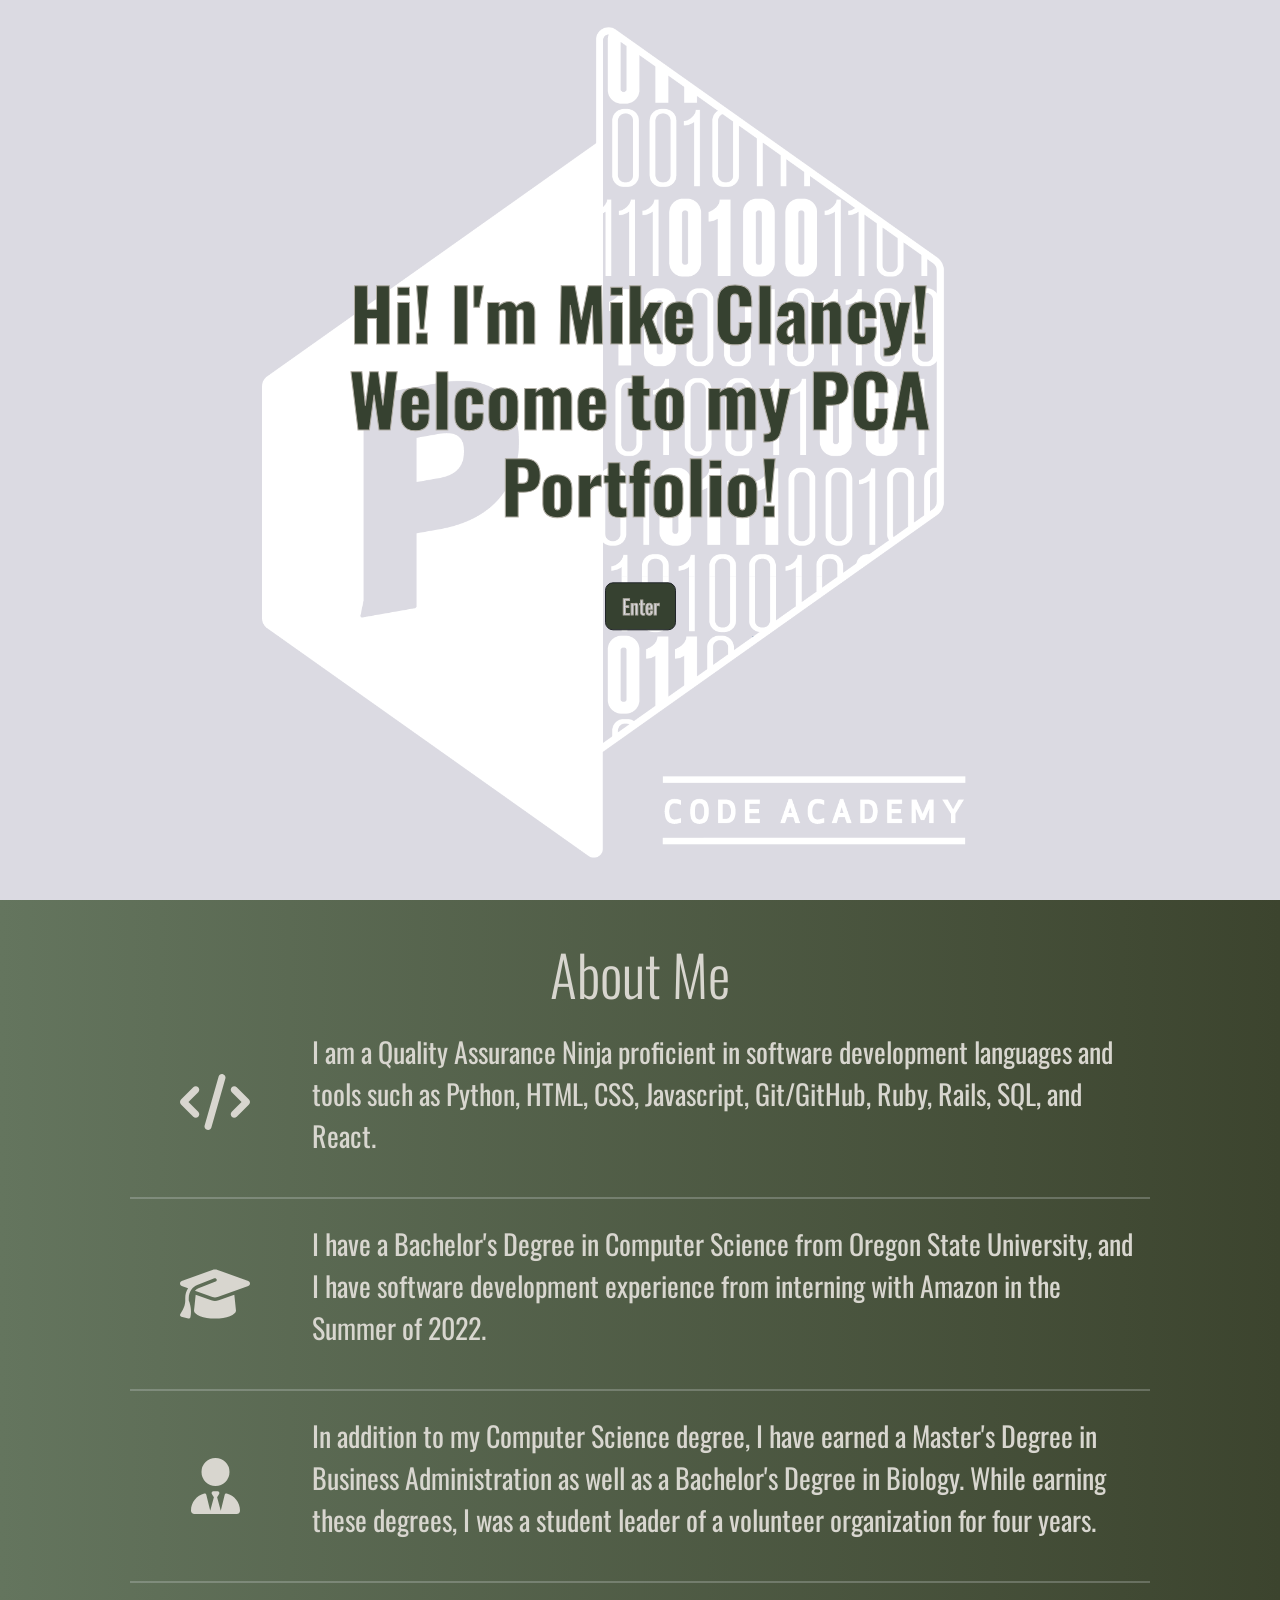
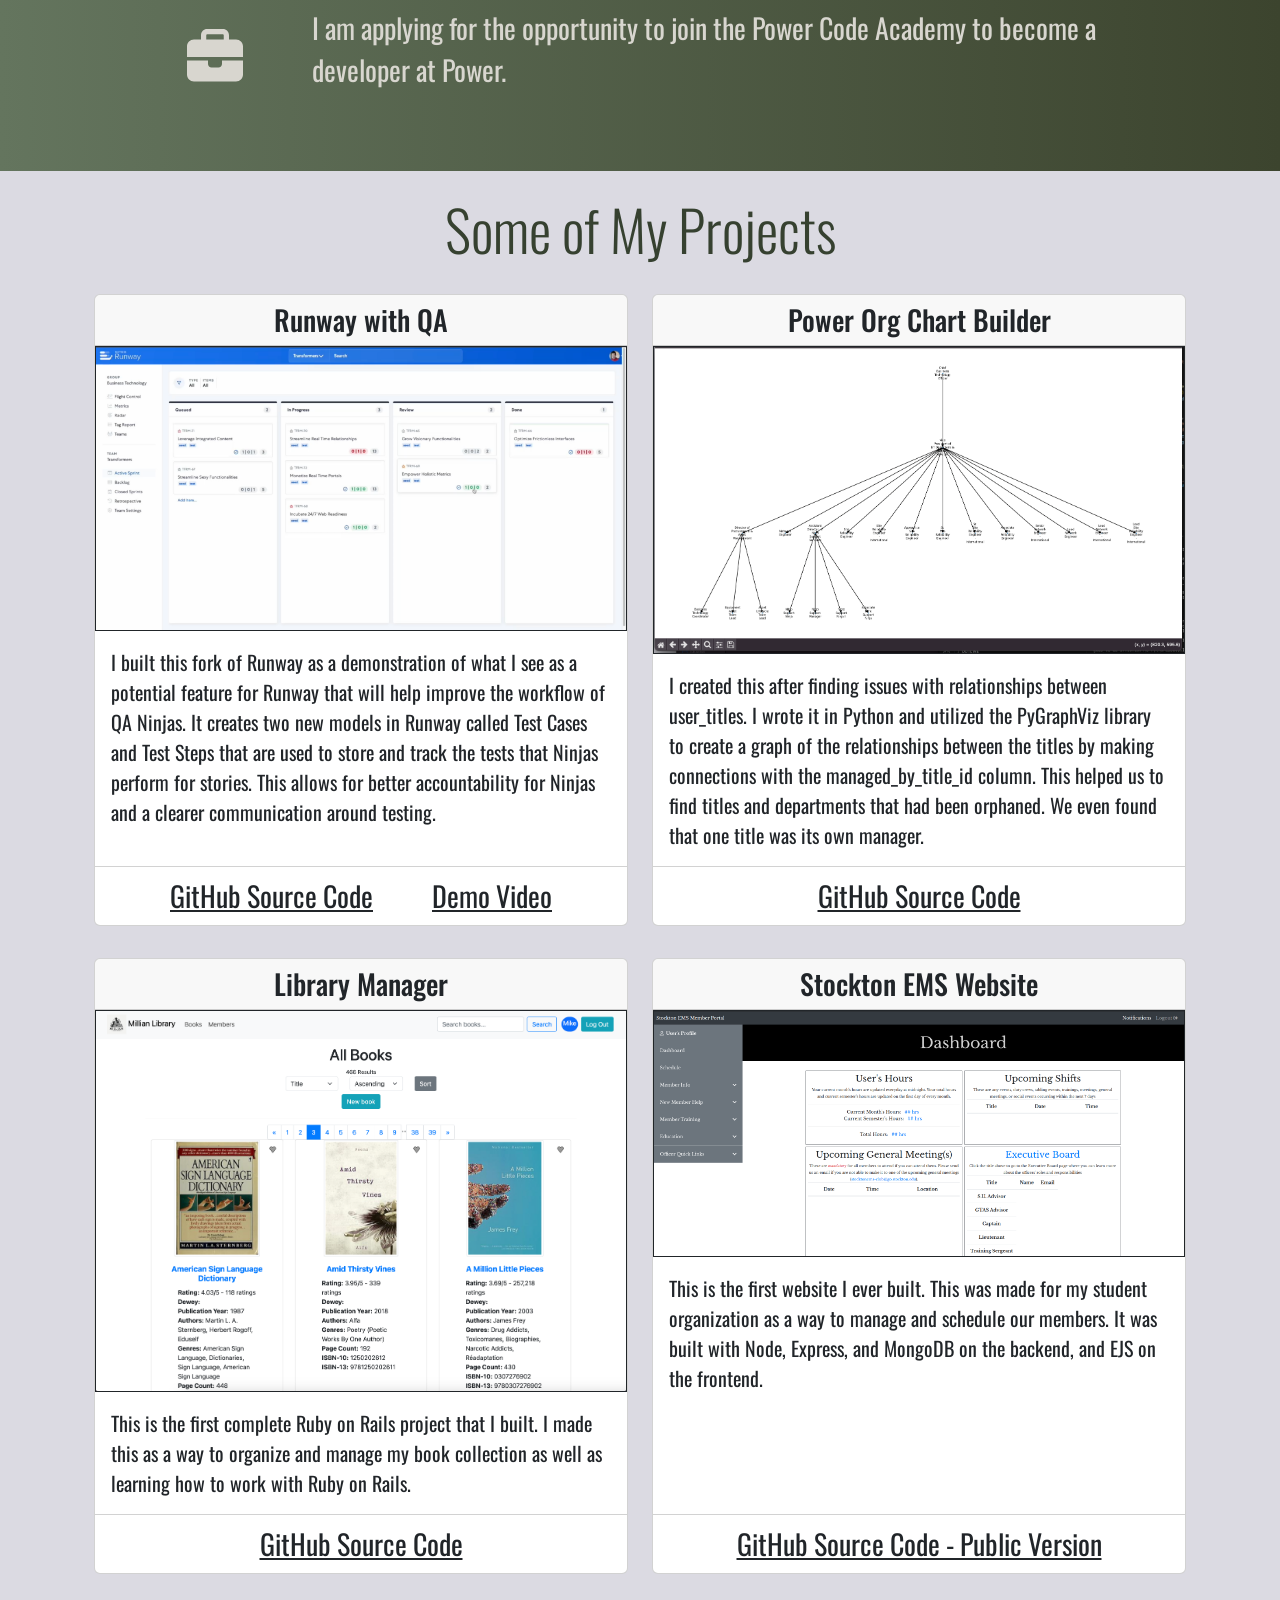
==== commit e75c109d: "wording updates" ====
--- a/index.html
+++ b/index.html
@@ -24,7 +24,7 @@
           <h1 class="position-absolute top-50 start-50 translate-middle text-center display-2 fw-bold fade-in-slower">
             Hi! I'm Mike Clancy!
             <br>
-            Welcome to My PCA Portfolio!
+            Welcome to my PCA Portfolio!
             <br>
             <div class="text-center">
               <a href="#about" class="btn btn-lg btn-dark mt-5">Enter</a>
@@ -35,20 +35,21 @@
         <section id="about">
           <div class="container p-4">
             <div class="scroll-fade py-3">
-              <h2 class="text-center display-4">About me</h2>
+              <h2 class="text-center display-4">About Me</h2>
               <div class="fs-3">
                 <div class="container">
-                  <div class="row m-4">
+                  <div class="row m-4 d-flex align-items-center">
                     <div class="col-2 text-center">
                       <svg xmlns="http://www.w3.org/2000/svg" height="2em" viewBox="0 0 640 512">
                         <path fill="#d8d6cf" d="M392.8 1.2c-17-4.9-34.7 5-39.6 22l-128 448c-4.9 17 5 34.7 22 39.6s34.7-5 39.6-22l128-448c4.9-17-5-34.7-22-39.6zm80.6 120.1c-12.5 12.5-12.5 32.8 0 45.3L562.7 256l-89.4 89.4c-12.5 12.5-12.5 32.8 0 45.3s32.8 12.5 45.3 0l112-112c12.5-12.5 12.5-32.8 0-45.3l-112-112c-12.5-12.5-32.8-12.5-45.3 0zm-306.7 0c-12.5-12.5-32.8-12.5-45.3 0l-112 112c-12.5 12.5-12.5 32.8 0 45.3l112 112c12.5 12.5 32.8 12.5 45.3 0s12.5-32.8 0-45.3L77.3 256l89.4-89.4c12.5-12.5 12.5-32.8 0-45.3z" />
                       </svg>
                     </div>
                     <div class="col">
-                      <p>I am a Quality Assurance Ninja proficient in development languages and tools such as Python, HTML, CSS, Javascript, Git/GitHub, Ruby, Rails, SQL, and React.</p>
-                    </div>
-                  </div>
-                  <div class="row m-4">
+                      <p>I am a Quality Assurance Ninja proficient in software development languages and tools such as Python, HTML, CSS, Javascript, Git/GitHub, Ruby, Rails, SQL, and React.</p>
+                    </div>
+                  </div>
+                  <hr class="border border-1 m-4">
+                  <div class="row m-4 d-flex align-items-center">
                     <div class="col-2 text-center">
                       <svg xmlns="http://www.w3.org/2000/svg" height="2em" viewBox="0 0 640 512">
                         <path fill="#d8d6cf" d="M320 32c-8.1 0-16.1 1.4-23.7 4.1L15.8 137.4C6.3 140.9 0 149.9 0 160s6.3 19.1 15.8 22.6l57.9 20.9C57.3 229.3 48 259.8 48 291.9v28.1c0 28.4-10.8 57.7-22.3 80.8c-6.5 13-13.9 25.8-22.5 37.6C0 442.7-.9 448.3 .9 453.4s6 8.9 11.2 10.2l64 16c4.2 1.1 8.7 .3 12.4-2s6.3-6.1 7.1-10.4c8.6-42.8 4.3-81.2-2.1-108.7C90.3 344.3 86 329.8 80 316.5V291.9c0-30.2 10.2-58.7 27.9-81.5c12.9-15.5 29.6-28 49.2-35.7l157-61.7c8.2-3.2 17.5 .8 20.7 9s-.8 17.5-9 20.7l-157 61.7c-12.4 4.9-23.3 12.4-32.2 21.6l159.6 57.6c7.6 2.7 15.6 4.1 23.7 4.1s16.1-1.4 23.7-4.1L624.2 182.6c9.5-3.4 15.8-12.5 15.8-22.6s-6.3-19.1-15.8-22.6L343.7 36.1C336.1 33.4 328.1 32 320 32zM128 408c0 35.3 86 72 192 72s192-36.7 192-72L496.7 262.6 354.5 314c-11.1 4-22.8 6-34.5 6s-23.5-2-34.5-6L143.3 262.6 128 408z" />
@@ -58,7 +59,8 @@
                       <p>I have a Bachelor's Degree in Computer Science from Oregon State University, and I have software development experience from interning with Amazon in the Summer of 2022.</p>
                     </div>
                   </div>
-                  <div class="row m-4">
+                  <hr class="border border-1 m-4">
+                  <div class="row m-4 d-flex align-items-center">
                     <div class="col-2 text-center">
                       <svg xmlns="http://www.w3.org/2000/svg" height="2em" viewBox="0 0 448 512">
                         <path fill="#d8d6cf" d="M224 256A128 128 0 1 1 224 0a128 128 0 1 1 0 256zM209.1 359.2l-18.6-31c-6.4-10.7 1.3-24.2 13.7-24.2H224h19.7c12.4 0 20.1 13.6 13.7 24.2l-18.6 31 33.4 123.9 36-146.9c2-8.1 9.8-13.4 17.9-11.3c70.1 17.6 121.9 81 121.9 156.4c0 17-13.8 30.7-30.7 30.7H285.5c-2.1 0-4-.4-5.8-1.1l.3 1.1H168l.3-1.1c-1.8 .7-3.8 1.1-5.8 1.1H30.7C13.8 512 0 498.2 0 481.3c0-75.5 51.9-138.9 121.9-156.4c8.1-2 15.9 3.3 17.9 11.3l36 146.9 33.4-123.9z" />
@@ -68,14 +70,15 @@
                       <p>In addition to my Computer Science degree, I have earned a Master's Degree in Business Administration as well as a Bachelor's Degree in Biology. While earning these degrees, I was a student leader of a volunteer organization for four years.</p>
                     </div>
                   </div>
-                  <div class="row m-4">
+                  <hr class="border border-1 m-4">
+                  <div class="row m-4 d-flex align-items-center">
                     <div class="col-2 text-center">
                       <svg xmlns="http://www.w3.org/2000/svg" height="2em" viewBox="0 0 512 512">
                         <path fill="#d8d6cf" d="M184 48H328c4.4 0 8 3.6 8 8V96H176V56c0-4.4 3.6-8 8-8zm-56 8V96H64C28.7 96 0 124.7 0 160v96H192 320 512V160c0-35.3-28.7-64-64-64H384V56c0-30.9-25.1-56-56-56H184c-30.9 0-56 25.1-56 56zM512 288H320v32c0 17.7-14.3 32-32 32H224c-17.7 0-32-14.3-32-32V288H0V416c0 35.3 28.7 64 64 64H448c35.3 0 64-28.7 64-64V288z" />
                       </svg>
                     </div>
                     <div class="col">
-                      <p>I am applying to join the Power Code Academy to become a developer at Power.</p>
+                      <p>I am applying for the opportunity to join the Power Code Academy to become a developer at Power.</p>
                     </div>
                   </div>
                 </div>
@@ -128,7 +131,7 @@
                 </div>
                 <div class="card-body">
                   <p class="card-text fs-5">
-                    I created this after finding issues with relationships between user_titles. I used PyGraphViz to create a graph of the relationships between the titles by making connections with the managed_by_title_id column. This helped us to find titles and departments that had been orphaned. We even found that one title was its own manager.
+                    I created this after finding issues with relationships between user_titles. I wrote it in Python and utilized the PyGraphViz library to create a graph of the relationships between the titles by making connections with the managed_by_title_id column. This helped us to find titles and departments that had been orphaned. We even found that one title was its own manager.
                   </p>
                 </div>
                 <div class="d-flex justify-content-evenly card-footer bg-transparent">
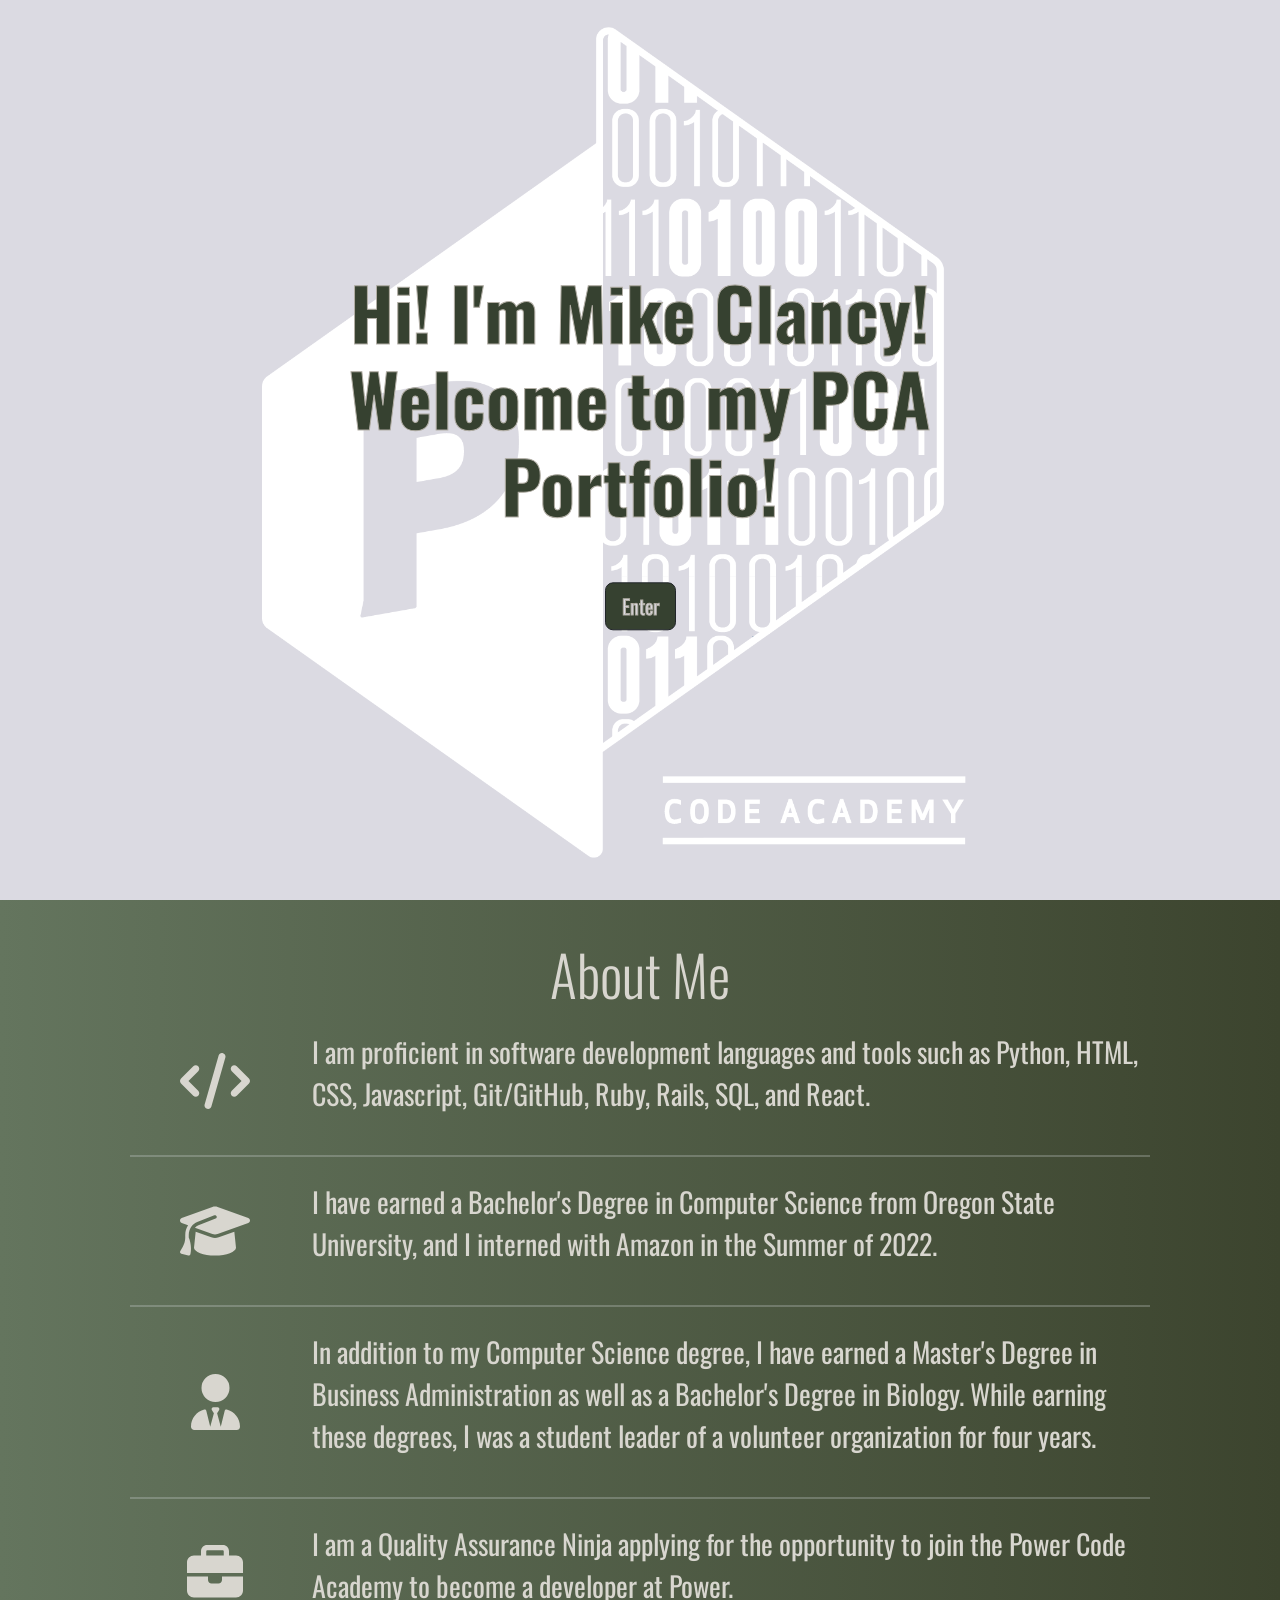
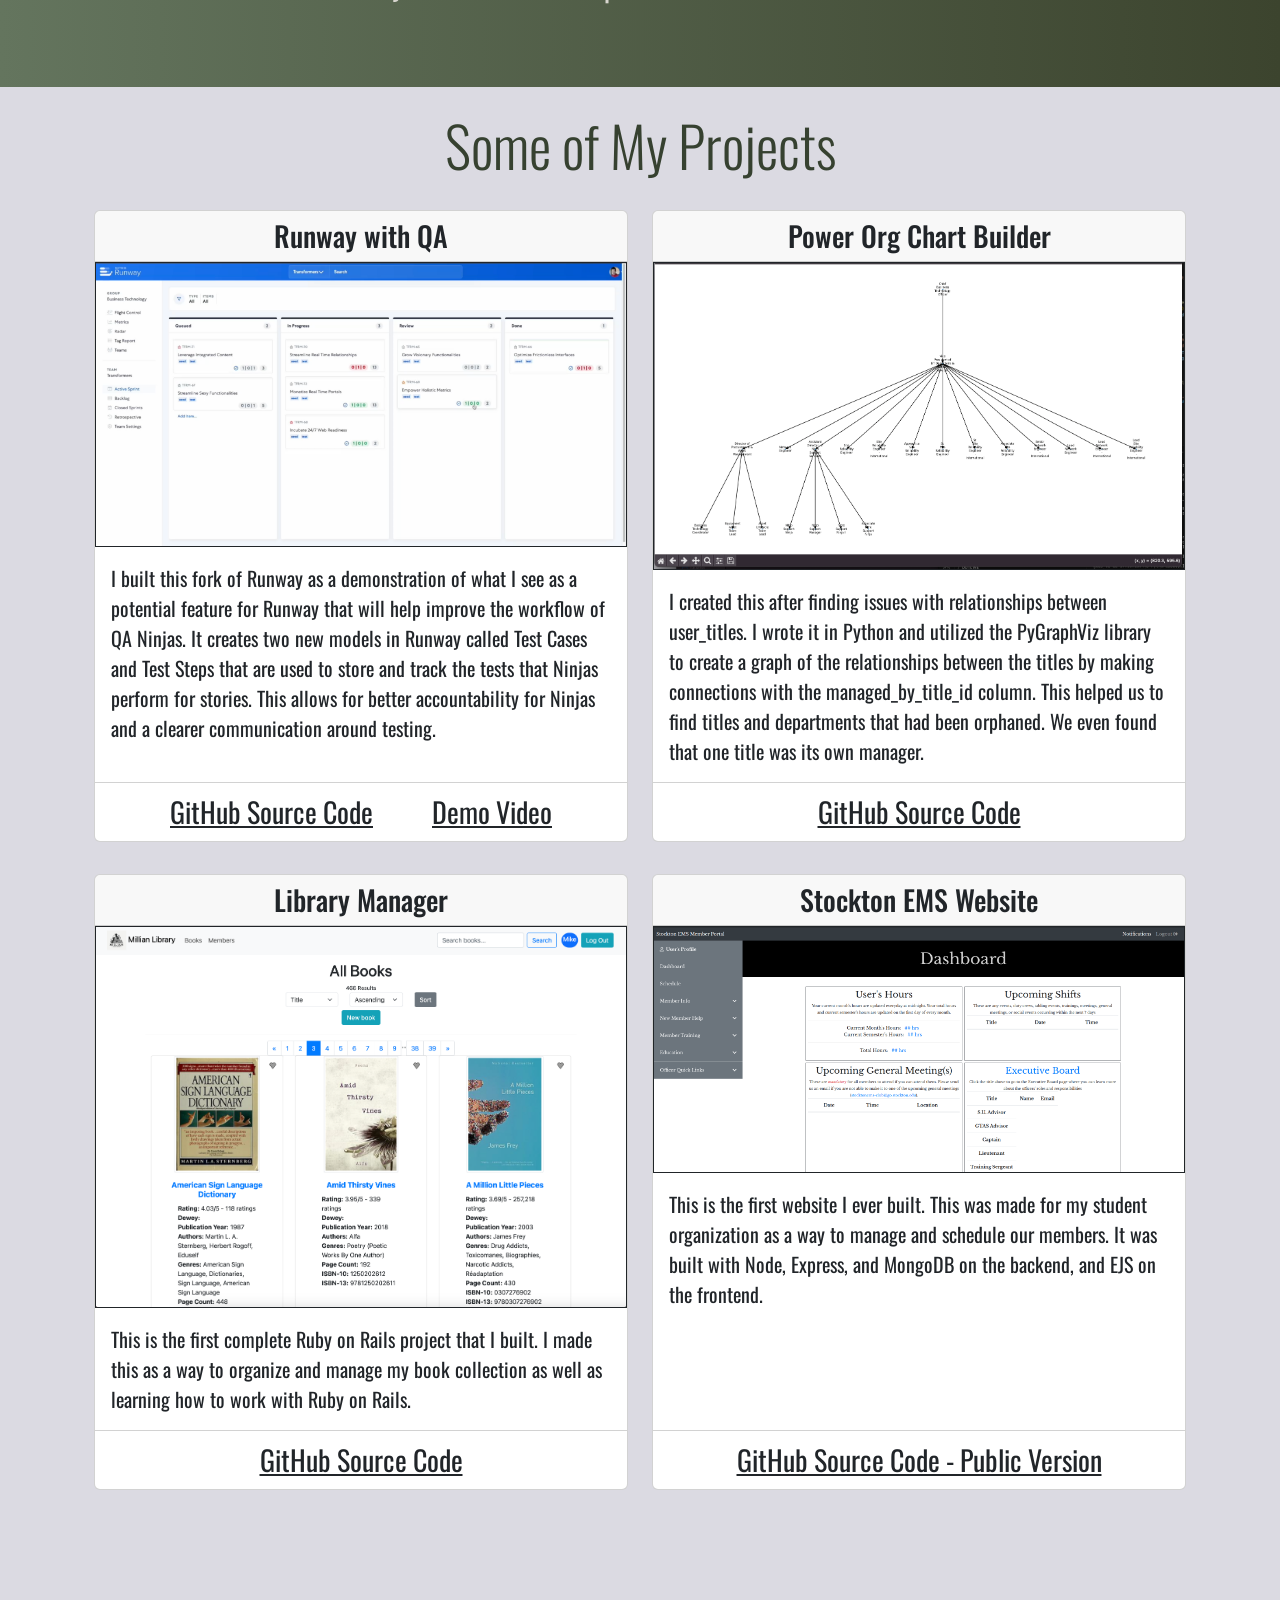
==== commit 486514fe: "wording" ====
--- a/index.html
+++ b/index.html
@@ -45,7 +45,7 @@
                       </svg>
                     </div>
                     <div class="col">
-                      <p>I am a Quality Assurance Ninja proficient in software development languages and tools such as Python, HTML, CSS, Javascript, Git/GitHub, Ruby, Rails, SQL, and React.</p>
+                      <p>I am proficient in software development languages and tools such as Python, HTML, CSS, Javascript, Git/GitHub, Ruby, Rails, SQL, and React.</p>
                     </div>
                   </div>
                   <hr class="border border-1 m-4">
@@ -56,7 +56,7 @@
                       </svg>
                     </div>
                     <div class="col">
-                      <p>I have a Bachelor's Degree in Computer Science from Oregon State University, and I have software development experience from interning with Amazon in the Summer of 2022.</p>
+                      <p>I have earned a Bachelor's Degree in Computer Science from Oregon State University, and I interned with Amazon in the Summer of 2022.</p>
                     </div>
                   </div>
                   <hr class="border border-1 m-4">
@@ -78,7 +78,7 @@
                       </svg>
                     </div>
                     <div class="col">
-                      <p>I am applying for the opportunity to join the Power Code Academy to become a developer at Power.</p>
+                      <p>I am a Quality Assurance Ninja applying for the opportunity to join the Power Code Academy to become a developer at Power.</p>
                     </div>
                   </div>
                 </div>
